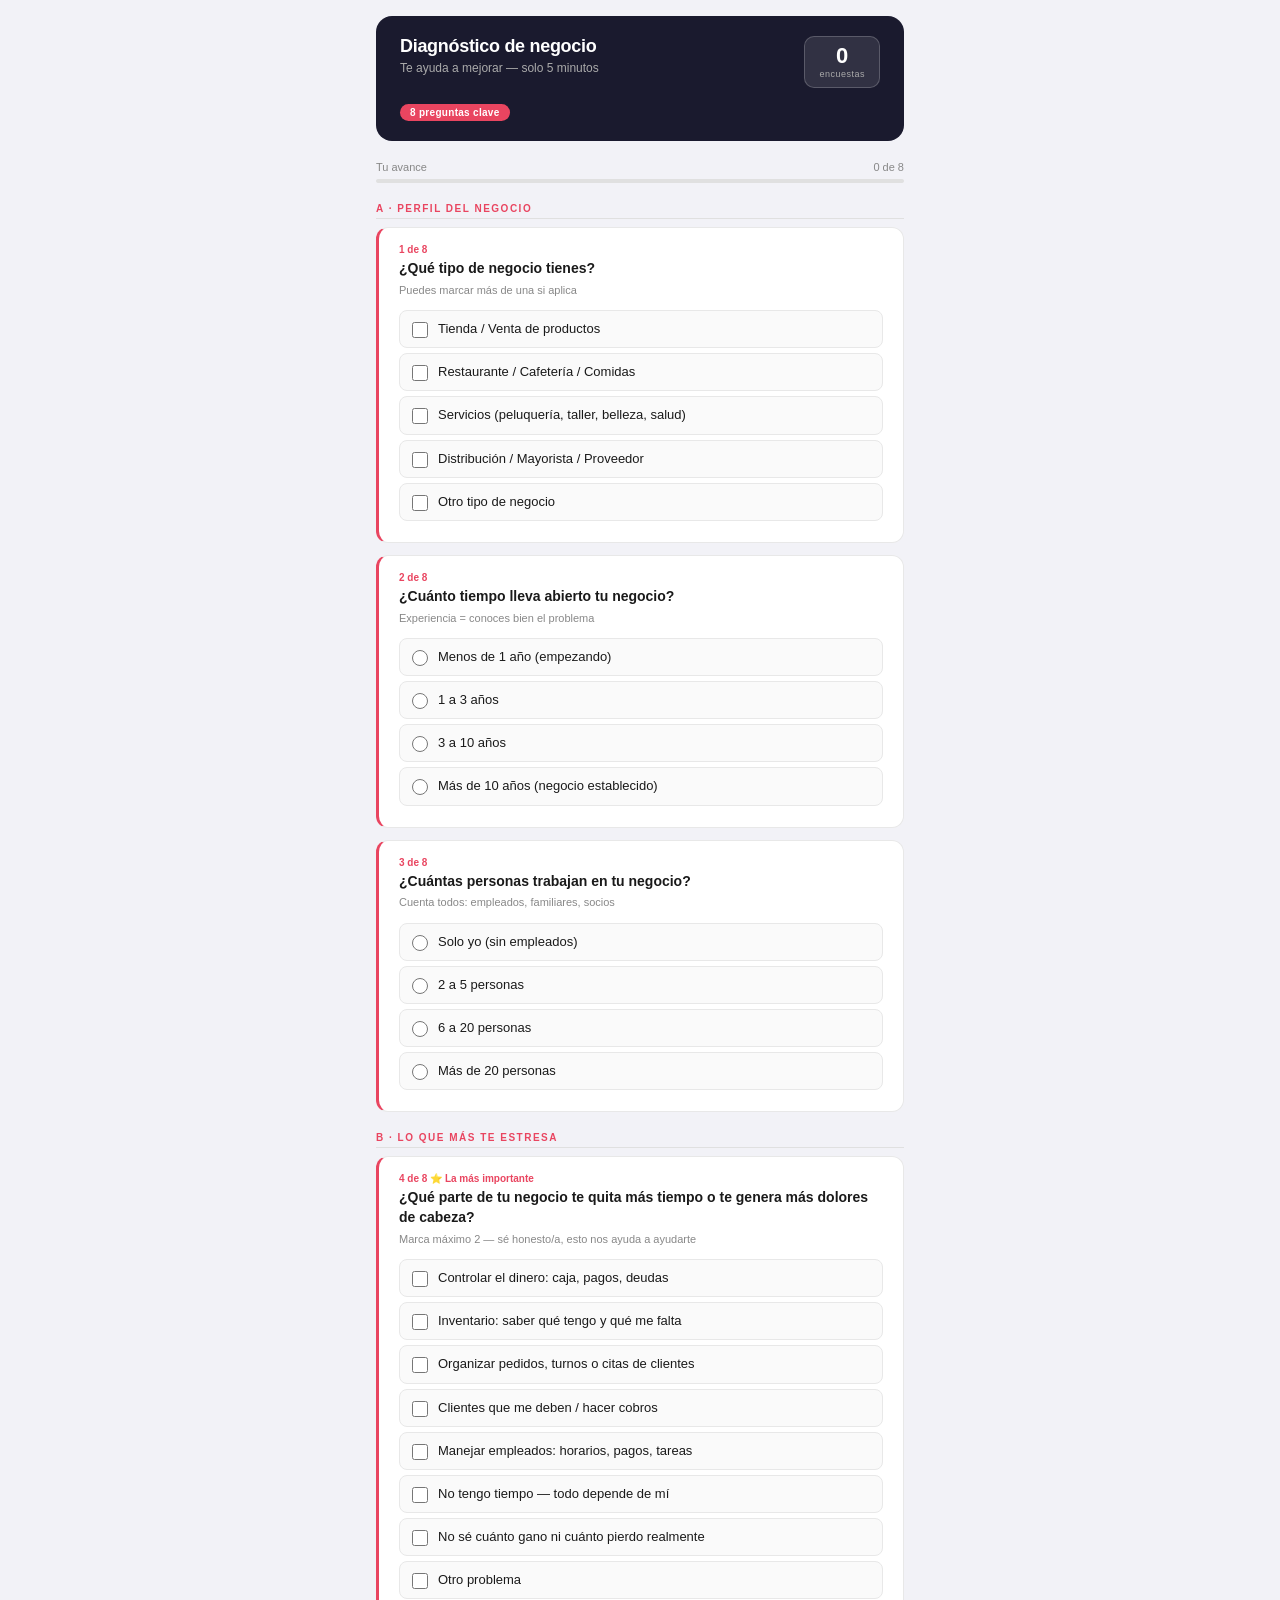
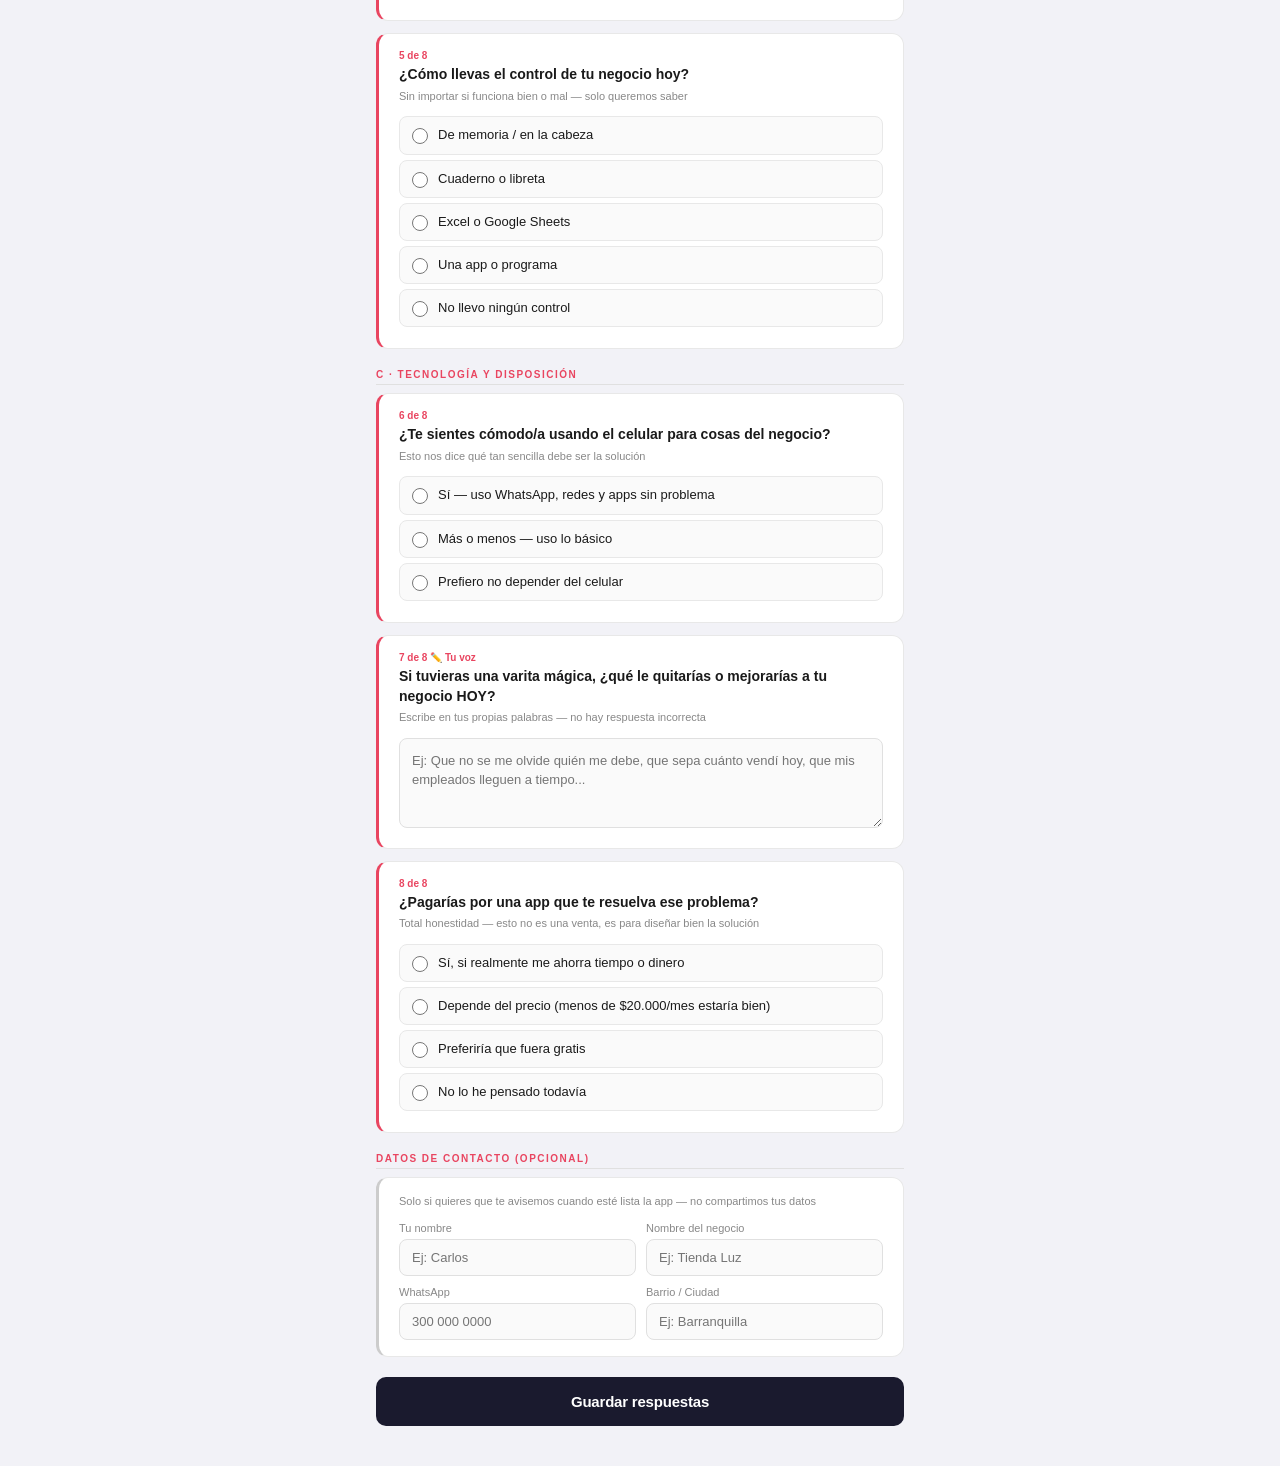
==== index.html @ ebf92177 "docs: Update README to reference `index.html` as the main form file." ====
<!DOCTYPE html>
<html lang="es">
<head>
  <meta charset="UTF-8">
  <meta name="viewport" content="width=device-width, initial-scale=1.0">
  <title>Diagnóstico de Negocio</title>
  <link rel="stylesheet" href="assets/style.css">
</head>
<body>
<div class="wrap">

  <!-- HEADER -->
  <div class="header">
    <div class="header-top">
      <div>
        <h1>Diagnóstico de negocio</h1>
        <p>Te ayuda a mejorar — solo 5 minutos</p>
      </div>
      <button class="btn-historial" onclick="toggleHistorial()" id="btnHistorial">
        <span id="contadorBadge">0</span>
        <span class="historial-label">encuestas</span>
      </button>
    </div>
    <span class="badge">8 preguntas clave</span>
  </div>

  <!-- PANEL HISTORIAL -->
  <div class="historial-panel" id="historialPanel" style="display:none">
    <div class="historial-header">
      <span id="historialTitulo">Encuestas registradas</span>
      <button class="historial-close" onclick="toggleHistorial()">✕</button>
    </div>
    <div id="historialLista"></div>
  </div>

  <!-- ALERTA OFFLINE -->
  <div class="offline-badge" id="offlineBadge">
    Sin conexión — tus respuestas se guardarán cuando vuelva el internet
  </div>

  <!-- PROGRESO -->
  <div class="progress-wrap">
    <div class="progress-label">
      <span>Tu avance</span>
      <span id="progressText">0 de 8</span>
    </div>
    <div class="progress-bar">
      <div class="progress-fill" id="pbar" style="width:0%"></div>
    </div>
  </div>

  <!-- ══ SECCIÓN A: PERFIL ══ -->
  <div class="section-label">A · Perfil del negocio</div>

  <!-- P1: Tipo de negocio -->
  <div class="card" id="c1">
    <div class="q-num">1 de 8</div>
    <div class="q-text">¿Qué tipo de negocio tienes?</div>
    <div class="q-hint">Puedes marcar más de una si aplica</div>
    <label class="opt"><input type="checkbox" name="tipo" value="Tienda / Venta de productos" onchange="updateProgress()"><span>Tienda / Venta de productos</span></label>
    <label class="opt"><input type="checkbox" name="tipo" value="Restaurante / Cafetería / Comidas" onchange="updateProgress()"><span>Restaurante / Cafetería / Comidas</span></label>
    <label class="opt"><input type="checkbox" name="tipo" value="Servicios (peluquería, taller, belleza, salud)" onchange="updateProgress()"><span>Servicios (peluquería, taller, belleza, salud)</span></label>
    <label class="opt"><input type="checkbox" name="tipo" value="Distribución / Mayorista / Proveedor" onchange="updateProgress()"><span>Distribución / Mayorista / Proveedor</span></label>
    <label class="opt"><input type="checkbox" name="tipo" value="Otro tipo de negocio" onchange="updateProgress()"><span>Otro tipo de negocio</span></label>
  </div>

  <!-- P2: Años en el negocio -->
  <div class="card" id="c2">
    <div class="q-num">2 de 8</div>
    <div class="q-text">¿Cuánto tiempo lleva abierto tu negocio?</div>
    <div class="q-hint">Experiencia = conoces bien el problema</div>
    <label class="opt"><input type="radio" name="anos" value="Menos de 1 año" onchange="updateProgress()"><span>Menos de 1 año (empezando)</span></label>
    <label class="opt"><input type="radio" name="anos" value="1 a 3 años" onchange="updateProgress()"><span>1 a 3 años</span></label>
    <label class="opt"><input type="radio" name="anos" value="3 a 10 años" onchange="updateProgress()"><span>3 a 10 años</span></label>
    <label class="opt"><input type="radio" name="anos" value="Más de 10 años" onchange="updateProgress()"><span>Más de 10 años (negocio establecido)</span></label>
  </div>

  <!-- P3: Tamaño equipo -->
  <div class="card" id="c3">
    <div class="q-num">3 de 8</div>
    <div class="q-text">¿Cuántas personas trabajan en tu negocio?</div>
    <div class="q-hint">Cuenta todos: empleados, familiares, socios</div>
    <label class="opt"><input type="radio" name="tamano" value="Solo yo" onchange="updateProgress()"><span>Solo yo (sin empleados)</span></label>
    <label class="opt"><input type="radio" name="tamano" value="2 a 5 personas" onchange="updateProgress()"><span>2 a 5 personas</span></label>
    <label class="opt"><input type="radio" name="tamano" value="6 a 20 personas" onchange="updateProgress()"><span>6 a 20 personas</span></label>
    <label class="opt"><input type="radio" name="tamano" value="Más de 20 personas" onchange="updateProgress()"><span>Más de 20 personas</span></label>
  </div>

  <!-- ══ SECCIÓN B: EL PROBLEMA ══ -->
  <div class="section-label">B · Lo que más te estresa</div>

  <!-- P4: Dolor principal ⭐ -->
  <div class="card" id="c4">
    <div class="q-num">4 de 8 ⭐ La más importante</div>
    <div class="q-text">¿Qué parte de tu negocio te quita más tiempo o te genera más dolores de cabeza?</div>
    <div class="q-hint">Marca máximo 2 — sé honesto/a, esto nos ayuda a ayudarte</div>
    <label class="opt"><input type="checkbox" name="dolor" value="Controlar el dinero: caja, pagos, deudas" onchange="limitCheck(this,'dolor',2);updateProgress()"><span>Controlar el dinero: caja, pagos, deudas</span></label>
    <label class="opt"><input type="checkbox" name="dolor" value="Inventario: saber qué tengo y qué me falta" onchange="limitCheck(this,'dolor',2);updateProgress()"><span>Inventario: saber qué tengo y qué me falta</span></label>
    <label class="opt"><input type="checkbox" name="dolor" value="Organizar pedidos, turnos o citas de clientes" onchange="limitCheck(this,'dolor',2);updateProgress()"><span>Organizar pedidos, turnos o citas de clientes</span></label>
    <label class="opt"><input type="checkbox" name="dolor" value="Clientes que me deben / hacer cobros" onchange="limitCheck(this,'dolor',2);updateProgress()"><span>Clientes que me deben / hacer cobros</span></label>
    <label class="opt"><input type="checkbox" name="dolor" value="Manejar empleados: horarios, pagos, tareas" onchange="limitCheck(this,'dolor',2);updateProgress()"><span>Manejar empleados: horarios, pagos, tareas</span></label>
    <label class="opt"><input type="checkbox" name="dolor" value="No tengo tiempo — todo depende de mí" onchange="limitCheck(this,'dolor',2);updateProgress()"><span>No tengo tiempo — todo depende de mí</span></label>
    <label class="opt"><input type="checkbox" name="dolor" value="No sé cuánto gano ni cuánto pierdo realmente" onchange="limitCheck(this,'dolor',2);updateProgress()"><span>No sé cuánto gano ni cuánto pierdo realmente</span></label>
    <label class="opt"><input type="checkbox" name="dolor" value="Otro problema" onchange="limitCheck(this,'dolor',2);updateProgress()"><span>Otro problema</span></label>
  </div>

  <!-- P5: Control actual -->
  <div class="card" id="c5">
    <div class="q-num">5 de 8</div>
    <div class="q-text">¿Cómo llevas el control de tu negocio hoy?</div>
    <div class="q-hint">Sin importar si funciona bien o mal — solo queremos saber</div>
    <label class="opt"><input type="radio" name="control" value="De memoria / en la cabeza" onchange="updateProgress()"><span>De memoria / en la cabeza</span></label>
    <label class="opt"><input type="radio" name="control" value="Cuaderno o libreta" onchange="updateProgress()"><span>Cuaderno o libreta</span></label>
    <label class="opt"><input type="radio" name="control" value="Excel o Google Sheets" onchange="updateProgress()"><span>Excel o Google Sheets</span></label>
    <label class="opt"><input type="radio" name="control" value="Una app o programa (¿cuál?)" onchange="updateProgress()"><span>Una app o programa</span></label>
    <label class="opt"><input type="radio" name="control" value="No llevo ningún control" onchange="updateProgress()"><span>No llevo ningún control</span></label>
  </div>

  <!-- ══ SECCIÓN C: TECNOLOGÍA ══ -->
  <div class="section-label">C · Tecnología y disposición</div>

  <!-- P6: Comodidad con tecnología -->
  <div class="card" id="c6">
    <div class="q-num">6 de 8</div>
    <div class="q-text">¿Te sientes cómodo/a usando el celular para cosas del negocio?</div>
    <div class="q-hint">Esto nos dice qué tan sencilla debe ser la solución</div>
    <label class="opt"><input type="radio" name="tech" value="Sí — uso WhatsApp, redes y apps sin problema" onchange="updateProgress()"><span>Sí — uso WhatsApp, redes y apps sin problema</span></label>
    <label class="opt"><input type="radio" name="tech" value="Más o menos — uso lo básico" onchange="updateProgress()"><span>Más o menos — uso lo básico</span></label>
    <label class="opt"><input type="radio" name="tech" value="Prefiero no depender del celular" onchange="updateProgress()"><span>Prefiero no depender del celular</span></label>
  </div>

  <!-- P7: Varita mágica ✏️ -->
  <div class="card" id="c7">
    <div class="q-num">7 de 8 ✏️ Tu voz</div>
    <div class="q-text">Si tuvieras una varita mágica, ¿qué le quitarías o mejorarías a tu negocio HOY?</div>
    <div class="q-hint">Escribe en tus propias palabras — no hay respuesta incorrecta</div>
    <textarea id="varita" placeholder="Ej: Que no se me olvide quién me debe, que sepa cuánto vendí hoy, que mis empleados lleguen a tiempo..." onkeyup="updateProgress()"></textarea>
  </div>

  <!-- P8: Disposición de pago -->
  <div class="card" id="c8">
    <div class="q-num">8 de 8</div>
    <div class="q-text">¿Pagarías por una app que te resuelva ese problema?</div>
    <div class="q-hint">Total honestidad — esto no es una venta, es para diseñar bien la solución</div>
    <label class="opt"><input type="radio" name="pago" value="Sí, si realmente me ahorra tiempo o dinero" onchange="updateProgress()"><span>Sí, si realmente me ahorra tiempo o dinero</span></label>
    <label class="opt"><input type="radio" name="pago" value="Depende del precio (menos de $20.000/mes estaría bien)" onchange="updateProgress()"><span>Depende del precio (menos de $20.000/mes estaría bien)</span></label>
    <label class="opt"><input type="radio" name="pago" value="Preferiría que fuera gratis" onchange="updateProgress()"><span>Preferiría que fuera gratis</span></label>
    <label class="opt"><input type="radio" name="pago" value="No lo he pensado todavía" onchange="updateProgress()"><span>No lo he pensado todavía</span></label>
  </div>

  <!-- ══ CONTACTO (opcional) ══ -->
  <div class="section-label">Datos de contacto (opcional)</div>
  <div class="card" style="border-left-color: #ccc;">
    <div class="q-hint" style="margin-bottom: 12px;">Solo si quieres que te avisemos cuando esté lista la app — no compartimos tus datos</div>
    <div class="contact-grid">
      <div class="field-group">
        <label>Tu nombre</label>
        <input type="text" id="f_nombre" placeholder="Ej: Carlos">
      </div>
      <div class="field-group">
        <label>Nombre del negocio</label>
        <input type="text" id="f_negocio" placeholder="Ej: Tienda Luz">
      </div>
      <div class="field-group">
        <label>WhatsApp</label>
        <input type="tel" id="f_cel" placeholder="300 000 0000">
      </div>
      <div class="field-group">
        <label>Barrio / Ciudad</label>
        <input type="text" id="f_ciudad" placeholder="Ej: Barranquilla">
      </div>
    </div>
  </div>

  <!-- BOTÓN -->
  <button class="btn-save" id="btnGuardar" onclick="guardar()">
    Guardar respuestas
  </button>

  <!-- MENSAJES DE ESTADO -->
  <div class="status-msg ok" id="msgOk">
    ✅ <strong>Respuestas guardadas.</strong> ¡Gracias por tu tiempo! Con esto podemos diseñar algo que realmente te ayude.
  </div>
  <div class="status-msg pending" id="msgPending">
    ⏳ <strong>Sin conexión.</strong> Tus respuestas están guardadas en este teléfono. Se enviarán automáticamente cuando vuelva el internet.
  </div>
  <div class="status-msg error" id="msgError">
    ⚠️ <strong>Algo salió mal.</strong> Revisa la conexión e intenta de nuevo. Tus respuestas no se perdieron.
  </div>

  <!-- RESUMEN -->
  <div class="summary" id="summary">
    <h3>Resumen de respuestas</h3>
    <div id="summary-content"></div>
    <button class="btn-nueva" onclick="nuevaEncuesta()">+ Nueva encuesta</button>
  </div>

</div><!-- /wrap -->

<script src="assets/app.js"></script>
</body>
</html>
---- assets/style.css ----
/* ── Reset y base ── */
* { box-sizing: border-box; margin: 0; padding: 0; }
body {
  font-family: -apple-system, BlinkMacSystemFont, 'Segoe UI', Roboto, sans-serif;
  background: #f2f2f7;
  color: #1a1a1a;
  min-height: 100vh;
}

/* ── Layout ── */
.wrap {
  max-width: 560px;
  margin: 0 auto;
  padding: 0 16px 40px;
}

/* ── Header ── */
.header {
  background: #1A1A2E;
  color: white;
  border-radius: 16px;
  padding: 20px 24px;
  margin: 16px 0 20px;
}
.header h1 { font-size: 18px; font-weight: 600; letter-spacing: -0.3px; }
.header p  { font-size: 12px; color: #aaa; margin-top: 4px; }
.badge {
  display: inline-block;
  background: #E94560;
  color: white;
  font-size: 10px;
  font-weight: 600;
  padding: 3px 10px;
  border-radius: 20px;
  margin-top: 8px;
  letter-spacing: 0.3px;
}

/* ── Header top row ── */
.header-top {
  display: flex;
  justify-content: space-between;
  align-items: flex-start;
  gap: 12px;
  margin-bottom: 8px;
}

/* ── Botón contador de encuestas ── */
.btn-historial {
  display: flex;
  flex-direction: column;
  align-items: center;
  background: rgba(255,255,255,0.1);
  border: 1px solid rgba(255,255,255,0.2);
  border-radius: 10px;
  padding: 8px 14px;
  cursor: pointer;
  flex-shrink: 0;
  transition: background 0.2s;
}
.btn-historial:hover { background: rgba(255,255,255,0.18); }
#contadorBadge {
  font-size: 22px;
  font-weight: 700;
  color: #fff;
  line-height: 1;
}
.historial-label {
  font-size: 9px;
  color: #aaa;
  letter-spacing: 0.5px;
  margin-top: 2px;
}

/* ── Panel de historial ── */
.historial-panel {
  background: #fff;
  border: 1px solid #e8e8e8;
  border-radius: 12px;
  margin-bottom: 16px;
  overflow: hidden;
}
.historial-header {
  display: flex;
  justify-content: space-between;
  align-items: center;
  padding: 12px 16px;
  background: #1A1A2E;
  color: white;
  font-size: 13px;
  font-weight: 600;
}
.historial-close {
  background: none;
  border: none;
  color: #aaa;
  font-size: 14px;
  cursor: pointer;
  padding: 0 4px;
}
.historial-close:hover { color: #fff; }

/* ── Tarjeta de encuesta en historial ── */
.hist-item {
  padding: 12px 16px;
  border-bottom: 1px solid #f0f0f0;
  font-size: 12px;
}
.hist-item:last-child { border-bottom: none; }
.hist-item-header {
  display: flex;
  justify-content: space-between;
  align-items: center;
  margin-bottom: 6px;
}
.hist-num {
  font-weight: 700;
  color: #1A1A2E;
  font-size: 12px;
}
.hist-hora {
  color: #aaa;
  font-size: 11px;
}
.hist-negocio {
  font-weight: 600;
  color: #E94560;
  margin-bottom: 4px;
}
.hist-dolor {
  color: #555;
  line-height: 1.4;
}
.hist-dolor strong { color: #1a1a1a; }
.hist-empty {
  padding: 20px 16px;
  text-align: center;
  color: #aaa;
  font-size: 13px;
}

/* ── Barra de progreso ── */
.progress-wrap { margin-bottom: 16px; }
.progress-label {
  font-size: 11px;
  color: #888;
  margin-bottom: 6px;
  display: flex;
  justify-content: space-between;
}
.progress-bar {
  height: 4px;
  background: #e0e0e0;
  border-radius: 4px;
}
.progress-fill {
  height: 100%;
  background: #E94560;
  border-radius: 4px;
  transition: width 0.4s ease;
}

/* ── Etiqueta de sección ── */
.section-label {
  font-size: 10px;
  font-weight: 600;
  color: #E94560;
  letter-spacing: 1.5px;
  text-transform: uppercase;
  margin: 20px 0 8px;
  padding-bottom: 4px;
  border-bottom: 1px solid #e0e0e0;
}

/* ── Tarjeta de pregunta ── */
.card {
  background: #fff;
  border: 1px solid #e8e8e8;
  border-radius: 12px;
  padding: 16px 20px;
  margin-bottom: 12px;
  border-left: 3px solid #E94560;
  transition: border-left-color 0.2s;
}
.card.answered { border-left-color: #1D9E75; }

.q-num  { font-size: 10px; color: #E94560; font-weight: 600; margin-bottom: 4px; }
.card.answered .q-num { color: #1D9E75; }
.q-text { font-size: 14px; font-weight: 600; color: #1a1a1a; margin-bottom: 4px; line-height: 1.4; }
.q-hint { font-size: 11px; color: #888; margin-bottom: 12px; line-height: 1.4; }

/* ── Opciones ── */
.opt {
  display: flex;
  align-items: flex-start;
  gap: 10px;
  padding: 9px 12px;
  border-radius: 8px;
  cursor: pointer;
  margin-bottom: 5px;
  border: 1px solid #e8e8e8;
  background: #fafafa;
  transition: border-color 0.15s, background 0.15s;
  -webkit-tap-highlight-color: transparent;
}
.opt:hover    { border-color: #ccc; background: #f5f5f5; }
.opt.selected { border-color: #1D9E75; background: #eaf6ee; }
.opt input[type=checkbox],
.opt input[type=radio] {
  margin-top: 2px;
  accent-color: #1D9E75;
  flex-shrink: 0;
  width: 16px;
  height: 16px;
}
.opt span { font-size: 13px; color: #1a1a1a; line-height: 1.4; }
.opt.selected span { color: #1D5C35; }

/* ── Textarea ── */
textarea {
  width: 100%;
  border: 1px solid #e0e0e0;
  border-radius: 8px;
  padding: 12px;
  font-size: 13px;
  font-family: inherit;
  resize: vertical;
  min-height: 90px;
  background: #fafafa;
  color: #1a1a1a;
  outline: none;
  line-height: 1.5;
}
textarea:focus { border-color: #E94560; background: #fff; }

/* ── Grilla de contacto ── */
.contact-grid { display: grid; grid-template-columns: 1fr 1fr; gap: 10px; }
.field-group { display: flex; flex-direction: column; gap: 5px; }
.field-group label { font-size: 11px; color: #888; font-weight: 500; }
.field-group input {
  border: 1px solid #e0e0e0;
  border-radius: 8px;
  padding: 10px 12px;
  font-size: 13px;
  font-family: inherit;
  background: #fafafa;
  color: #1a1a1a;
  outline: none;
}
.field-group input:focus { border-color: #E94560; background: #fff; }

/* ── Botón ── */
.btn-save {
  display: block;
  width: 100%;
  background: #1A1A2E;
  color: white;
  border: none;
  border-radius: 10px;
  padding: 16px;
  font-size: 15px;
  font-weight: 600;
  cursor: pointer;
  margin-top: 20px;
  transition: background 0.2s;
  letter-spacing: -0.2px;
}
.btn-save:hover   { background: #E94560; }
.btn-save:active  { background: #c73650; }
.btn-save:disabled {
  background: #aaa;
  cursor: not-allowed;
}

/* ── Estado de envío ── */
.status-msg {
  display: none;
  border-radius: 10px;
  padding: 14px 18px;
  margin-top: 14px;
  font-size: 13px;
  line-height: 1.5;
}
.status-msg.ok      { background: #eaf6ee; color: #1D5C35; border: 1px solid #b2dfcc; }
.status-msg.error   { background: #fdecea; color: #8b0000; border: 1px solid #f5c6c6; }
.status-msg.pending { background: #fff8e1; color: #7a5800; border: 1px solid #ffe082; }

/* ── Resumen ── */
.summary {
  display: none;
  background: #fff;
  border: 1px solid #e8e8e8;
  border-radius: 12px;
  padding: 20px;
  margin-top: 16px;
}
.summary h3 { font-size: 14px; font-weight: 600; color: #1D9E75; margin-bottom: 12px; }
.summary-item {
  font-size: 12px;
  color: #888;
  margin-bottom: 8px;
  padding-bottom: 8px;
  border-bottom: 1px solid #f0f0f0;
  line-height: 1.5;
}
.summary-item:last-child { border-bottom: none; margin-bottom: 0; padding-bottom: 0; }
.summary-item strong { color: #1a1a1a; }

/* ── Offline badge ── */
.offline-badge {
  display: none;
  background: #fff3cd;
  color: #856404;
  border: 1px solid #ffc107;
  border-radius: 8px;
  padding: 8px 12px;
  font-size: 11px;
  margin-bottom: 12px;
  text-align: center;
}

/* ── Botón nueva encuesta ── */
.btn-nueva {
  display: block;
  width: 100%;
  background: #1D9E75;
  color: white;
  border: none;
  border-radius: 10px;
  padding: 14px;
  font-size: 14px;
  font-weight: 600;
  cursor: pointer;
  margin-top: 16px;
  transition: background 0.2s;
  letter-spacing: -0.2px;
}
.btn-nueva:hover  { background: #178060; }
.btn-nueva:active { background: #126650; }

@media (max-width: 380px) {
  .contact-grid { grid-template-columns: 1fr; }
}
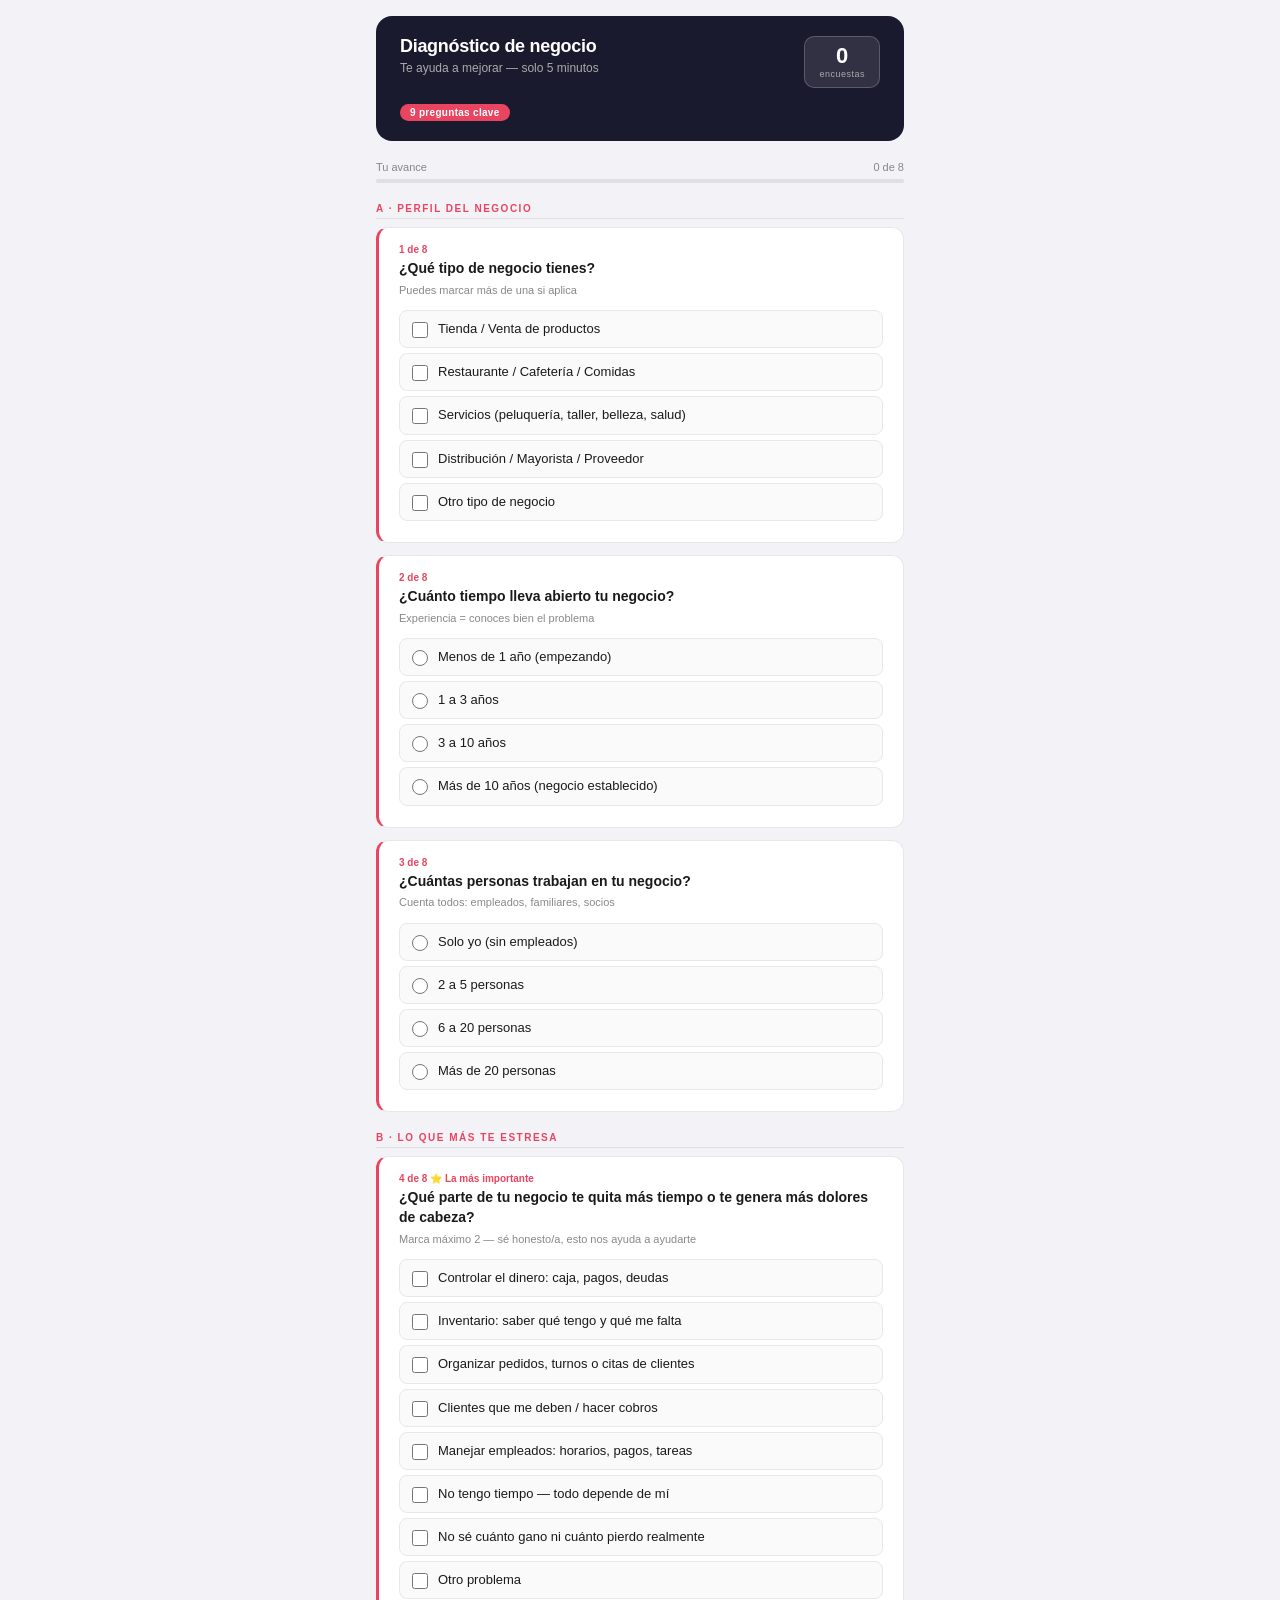
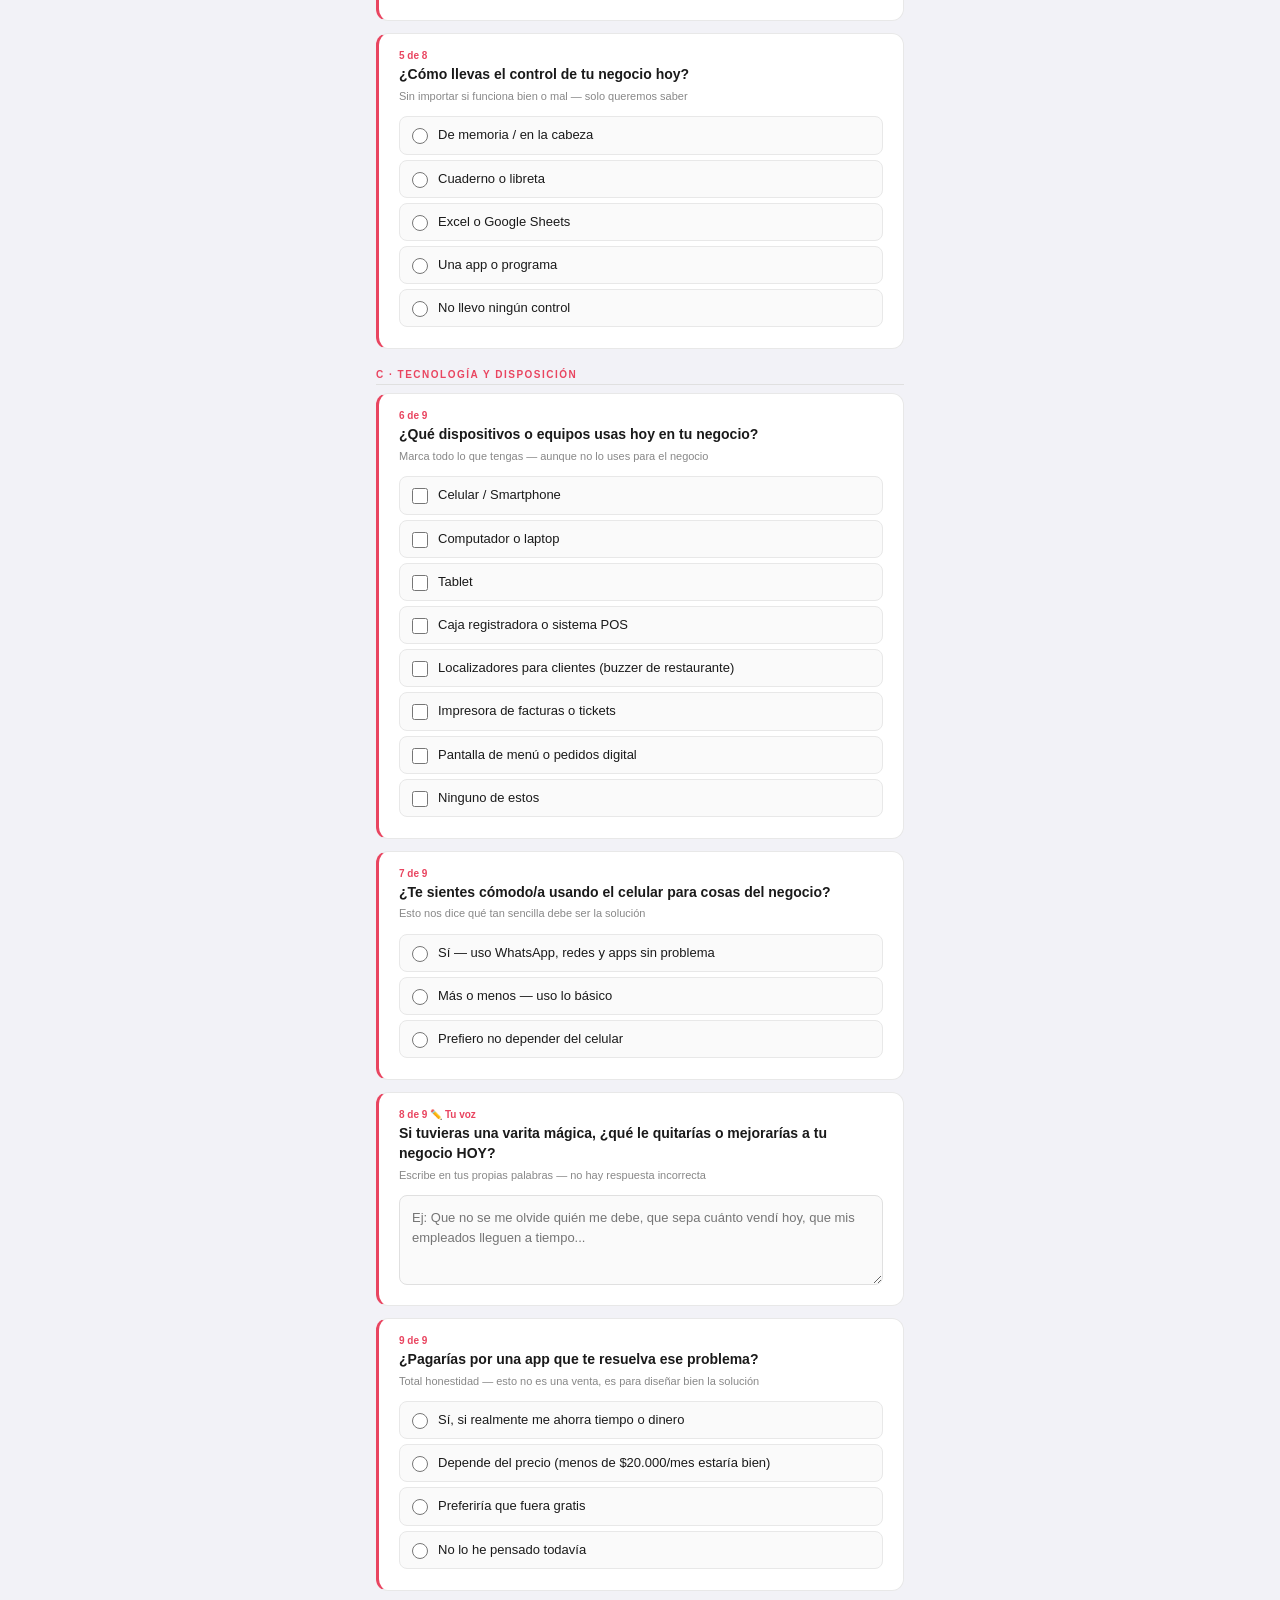
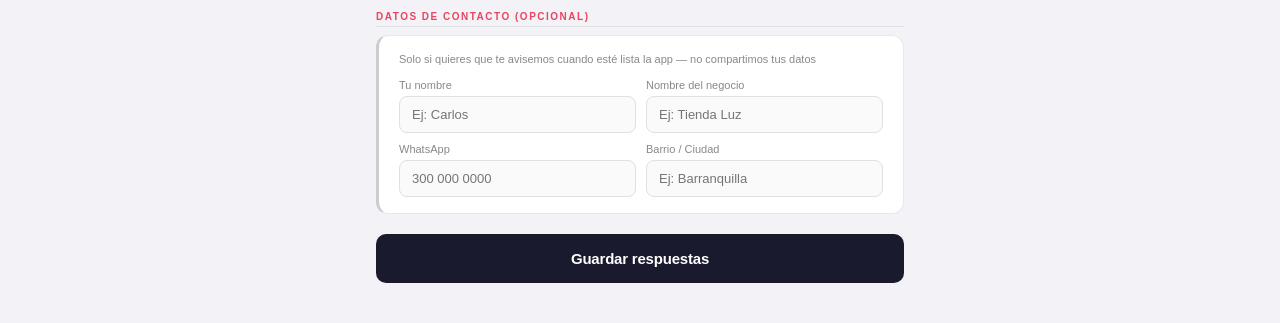
==== commit d52a7ba0: "feat: Implement a business diagnostic survey with client-side logic, offline support, local history," ====
--- a/index.html
+++ b/index.html
@@ -21,7 +21,7 @@
         <span class="historial-label">encuestas</span>
       </button>
     </div>
-    <span class="badge">8 preguntas clave</span>
+    <span class="badge">9 preguntas clave</span>
   </div>
 
   <!-- PANEL HISTORIAL -->
@@ -61,7 +61,8 @@
     <label class="opt"><input type="checkbox" name="tipo" value="Restaurante / Cafetería / Comidas" onchange="updateProgress()"><span>Restaurante / Cafetería / Comidas</span></label>
     <label class="opt"><input type="checkbox" name="tipo" value="Servicios (peluquería, taller, belleza, salud)" onchange="updateProgress()"><span>Servicios (peluquería, taller, belleza, salud)</span></label>
     <label class="opt"><input type="checkbox" name="tipo" value="Distribución / Mayorista / Proveedor" onchange="updateProgress()"><span>Distribución / Mayorista / Proveedor</span></label>
-    <label class="opt"><input type="checkbox" name="tipo" value="Otro tipo de negocio" onchange="updateProgress()"><span>Otro tipo de negocio</span></label>
+    <label class="opt"><input type="checkbox" name="tipo" value="Otro tipo de negocio" onchange="toggleOtro('otroTipo', this);updateProgress()"><span>Otro tipo de negocio</span></label>
+    <input class="otro-input" type="text" id="otroTipo" placeholder="¿Cuál tipo de negocio?" oninput="updateProgress()">
   </div>
 
   <!-- P2: Años en el negocio -->
@@ -101,7 +102,8 @@
     <label class="opt"><input type="checkbox" name="dolor" value="Manejar empleados: horarios, pagos, tareas" onchange="limitCheck(this,'dolor',2);updateProgress()"><span>Manejar empleados: horarios, pagos, tareas</span></label>
     <label class="opt"><input type="checkbox" name="dolor" value="No tengo tiempo — todo depende de mí" onchange="limitCheck(this,'dolor',2);updateProgress()"><span>No tengo tiempo — todo depende de mí</span></label>
     <label class="opt"><input type="checkbox" name="dolor" value="No sé cuánto gano ni cuánto pierdo realmente" onchange="limitCheck(this,'dolor',2);updateProgress()"><span>No sé cuánto gano ni cuánto pierdo realmente</span></label>
-    <label class="opt"><input type="checkbox" name="dolor" value="Otro problema" onchange="limitCheck(this,'dolor',2);updateProgress()"><span>Otro problema</span></label>
+    <label class="opt"><input type="checkbox" name="dolor" value="Otro problema" onchange="limitCheck(this,'dolor',2);toggleOtro('otroDolorInput', this);updateProgress()"><span>Otro problema</span></label>
+    <input class="otro-input" type="text" id="otroDolorInput" placeholder="¿Cuál es ese problema?" oninput="updateProgress()">
   </div>
 
   <!-- P5: Control actual -->
@@ -119,9 +121,24 @@
   <!-- ══ SECCIÓN C: TECNOLOGÍA ══ -->
   <div class="section-label">C · Tecnología y disposición</div>
 
-  <!-- P6: Comodidad con tecnología -->
+  <!-- P6: Dispositivos que usa hoy -->
   <div class="card" id="c6">
-    <div class="q-num">6 de 8</div>
+    <div class="q-num">6 de 9</div>
+    <div class="q-text">¿Qué dispositivos o equipos usas hoy en tu negocio?</div>
+    <div class="q-hint">Marca todo lo que tengas — aunque no lo uses para el negocio</div>
+    <label class="opt"><input type="checkbox" name="dispositivos" value="Celular / Smartphone" onchange="updateProgress()"><span>Celular / Smartphone</span></label>
+    <label class="opt"><input type="checkbox" name="dispositivos" value="Computador o laptop" onchange="updateProgress()"><span>Computador o laptop</span></label>
+    <label class="opt"><input type="checkbox" name="dispositivos" value="Tablet" onchange="updateProgress()"><span>Tablet</span></label>
+    <label class="opt"><input type="checkbox" name="dispositivos" value="Caja registradora o sistema POS" onchange="updateProgress()"><span>Caja registradora o sistema POS</span></label>
+    <label class="opt"><input type="checkbox" name="dispositivos" value="Localizadores para clientes (buzzer de restaurante)" onchange="updateProgress()"><span>Localizadores para clientes (buzzer de restaurante)</span></label>
+    <label class="opt"><input type="checkbox" name="dispositivos" value="Impresora de facturas o tickets" onchange="updateProgress()"><span>Impresora de facturas o tickets</span></label>
+    <label class="opt"><input type="checkbox" name="dispositivos" value="Pantalla de menú o pedidos digital" onchange="updateProgress()"><span>Pantalla de menú o pedidos digital</span></label>
+    <label class="opt"><input type="checkbox" name="dispositivos" value="Ninguno de estos" onchange="updateProgress()"><span>Ninguno de estos</span></label>
+  </div>
+
+  <!-- P7: Comodidad con tecnología -->
+  <div class="card" id="c7">
+    <div class="q-num">7 de 9</div>
     <div class="q-text">¿Te sientes cómodo/a usando el celular para cosas del negocio?</div>
     <div class="q-hint">Esto nos dice qué tan sencilla debe ser la solución</div>
     <label class="opt"><input type="radio" name="tech" value="Sí — uso WhatsApp, redes y apps sin problema" onchange="updateProgress()"><span>Sí — uso WhatsApp, redes y apps sin problema</span></label>
@@ -129,17 +146,17 @@
     <label class="opt"><input type="radio" name="tech" value="Prefiero no depender del celular" onchange="updateProgress()"><span>Prefiero no depender del celular</span></label>
   </div>
 
-  <!-- P7: Varita mágica ✏️ -->
-  <div class="card" id="c7">
-    <div class="q-num">7 de 8 ✏️ Tu voz</div>
+  <!-- P8: Varita mágica ✏️ -->
+  <div class="card" id="c8">
+    <div class="q-num">8 de 9 ✏️ Tu voz</div>
     <div class="q-text">Si tuvieras una varita mágica, ¿qué le quitarías o mejorarías a tu negocio HOY?</div>
     <div class="q-hint">Escribe en tus propias palabras — no hay respuesta incorrecta</div>
     <textarea id="varita" placeholder="Ej: Que no se me olvide quién me debe, que sepa cuánto vendí hoy, que mis empleados lleguen a tiempo..." onkeyup="updateProgress()"></textarea>
   </div>
 
-  <!-- P8: Disposición de pago -->
-  <div class="card" id="c8">
-    <div class="q-num">8 de 8</div>
+  <!-- P9: Disposición de pago -->
+  <div class="card" id="c9">
+    <div class="q-num">9 de 9</div>
     <div class="q-text">¿Pagarías por una app que te resuelva ese problema?</div>
     <div class="q-hint">Total honestidad — esto no es una venta, es para diseñar bien la solución</div>
     <label class="opt"><input type="radio" name="pago" value="Sí, si realmente me ahorra tiempo o dinero" onchange="updateProgress()"><span>Sí, si realmente me ahorra tiempo o dinero</span></label>
--- a/assets/style.css
+++ b/assets/style.css
@@ -216,6 +216,23 @@
 .opt span { font-size: 13px; color: #1a1a1a; line-height: 1.4; }
 .opt.selected span { color: #1D5C35; }
 
+/* ── Campo "Otro" desplegable ── */
+.otro-input {
+  display: none;
+  width: 100%;
+  border: 1px solid #E94560;
+  border-radius: 8px;
+  padding: 10px 12px;
+  font-size: 13px;
+  font-family: inherit;
+  background: #fff5f7;
+  color: #1a1a1a;
+  outline: none;
+  margin-top: 6px;
+}
+.otro-input:focus { background: #fff; }
+.otro-input.visible { display: block; }
+
 /* ── Textarea ── */
 textarea {
   width: 100%;
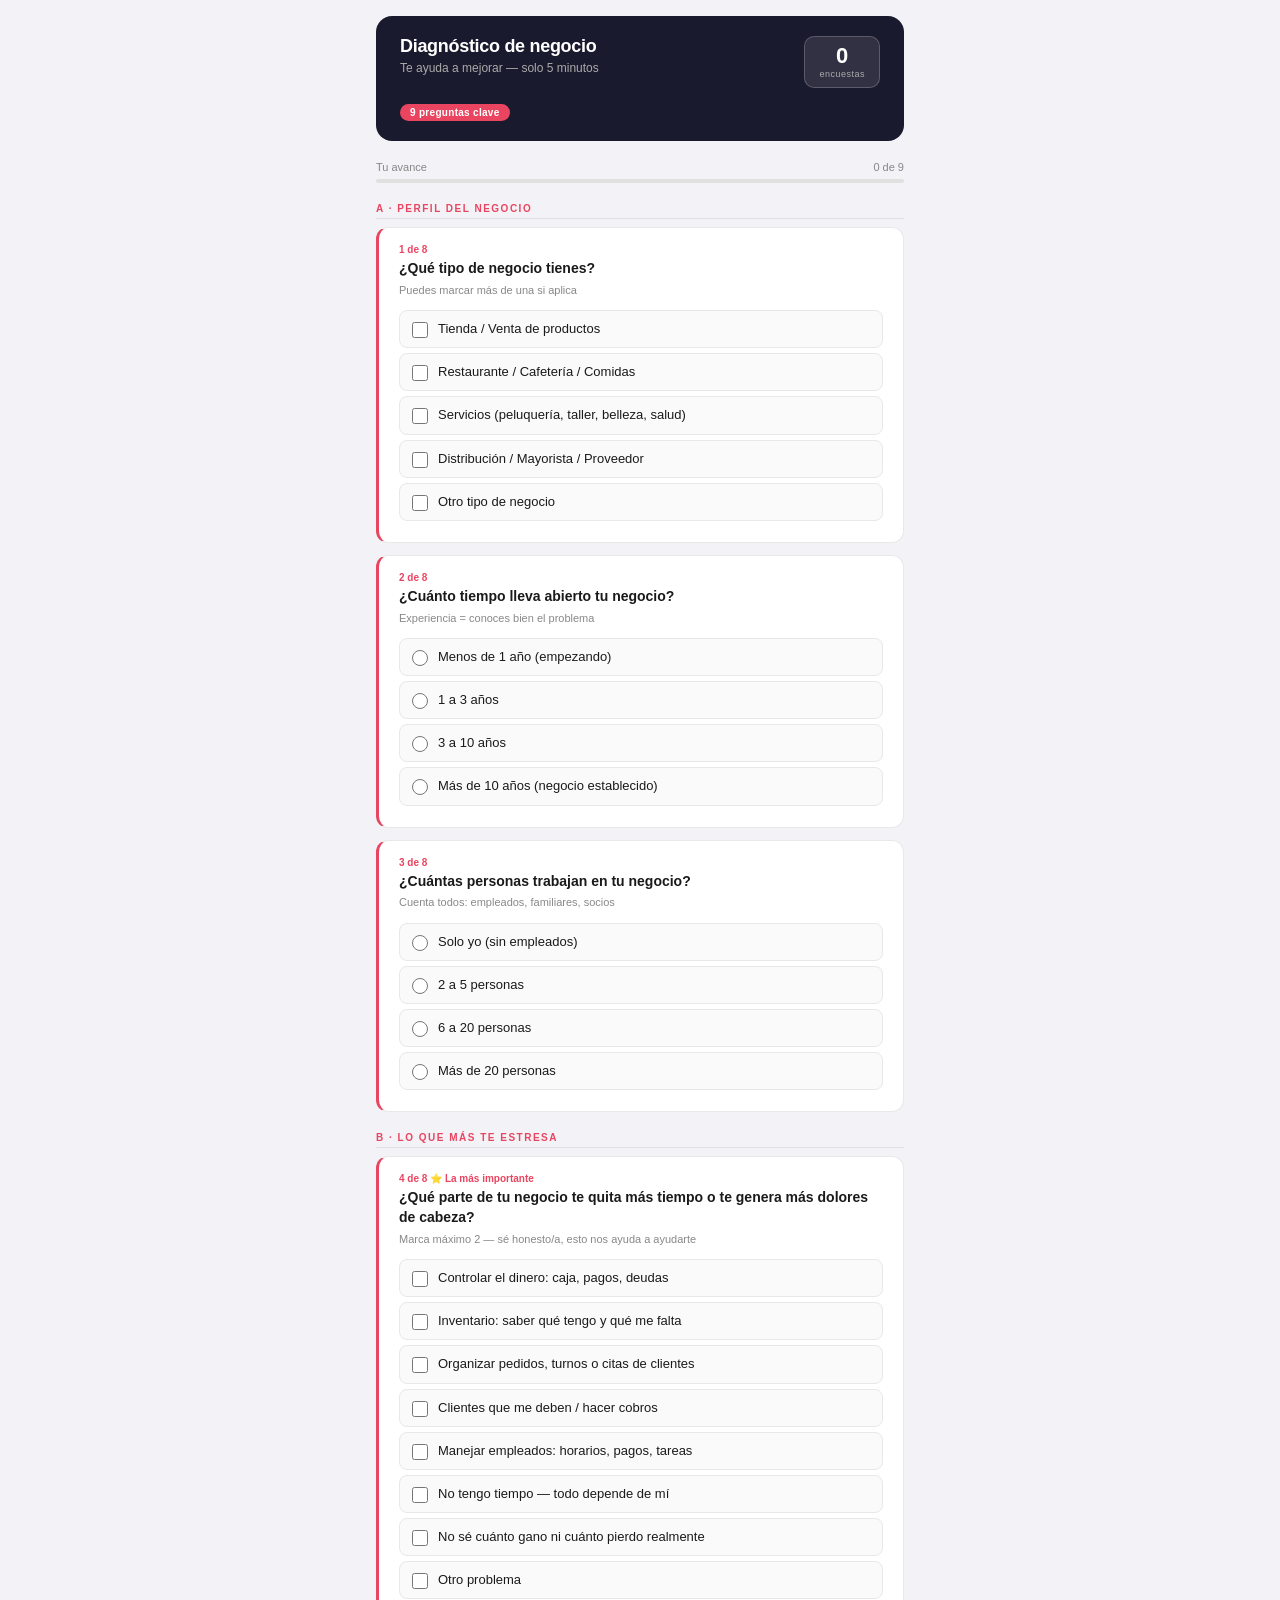
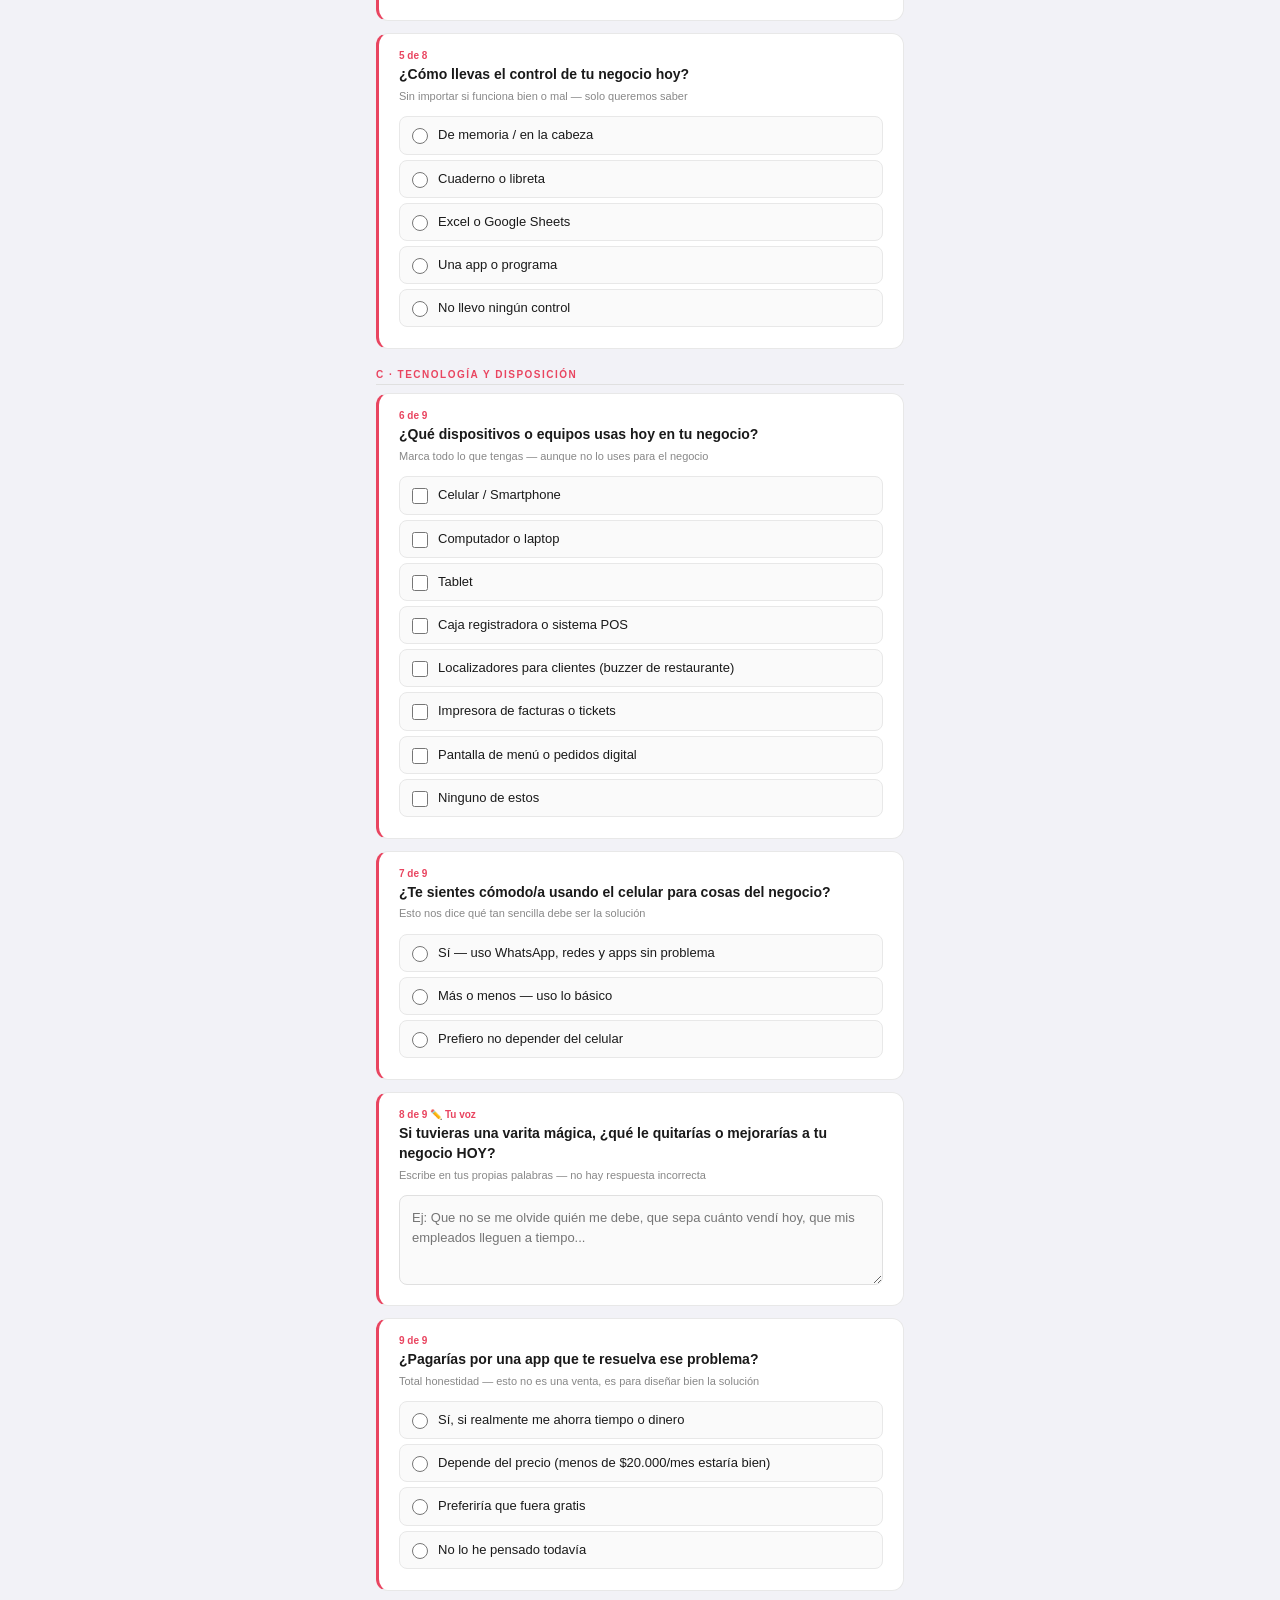
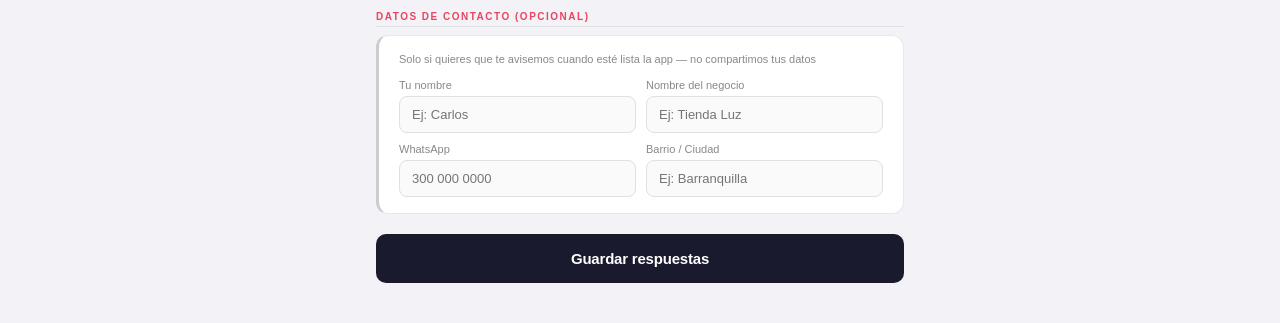
==== commit 4173f682: "feat: Implement offline survey submission with local storage and synchronization, adding `app.js`, `" ====
--- a/index.html
+++ b/index.html
@@ -35,14 +35,19 @@
 
   <!-- ALERTA OFFLINE -->
   <div class="offline-badge" id="offlineBadge">
-    Sin conexión — tus respuestas se guardarán cuando vuelva el internet
-  </div>
+    Sin conexión — tus respuestas se guardan en el celular
+  </div>
+
+  <!-- BOTÓN SINCRONIZAR (aparece solo cuando hay pendientes) -->
+  <button class="btn-sync" id="btnSync" onclick="sincronizarPendientes()" style="display:none">
+    ⬆ Enviar encuestas pendientes
+  </button>
 
   <!-- PROGRESO -->
   <div class="progress-wrap">
     <div class="progress-label">
       <span>Tu avance</span>
-      <span id="progressText">0 de 8</span>
+      <span id="progressText">0 de 9</span>
     </div>
     <div class="progress-bar">
       <div class="progress-fill" id="pbar" style="width:0%"></div>
--- a/assets/style.css
+++ b/assets/style.css
@@ -336,6 +336,24 @@
   text-align: center;
 }
 
+/* ── Botón sincronizar pendientes ── */
+.btn-sync {
+  display: block;
+  width: 100%;
+  background: #7a5800;
+  color: white;
+  border: none;
+  border-radius: 10px;
+  padding: 13px;
+  font-size: 13px;
+  font-weight: 600;
+  cursor: pointer;
+  margin-bottom: 12px;
+  transition: background 0.2s;
+}
+.btn-sync:hover    { background: #5c4200; }
+.btn-sync:disabled { background: #aaa; cursor: not-allowed; }
+
 /* ── Botón nueva encuesta ── */
 .btn-nueva {
   display: block;
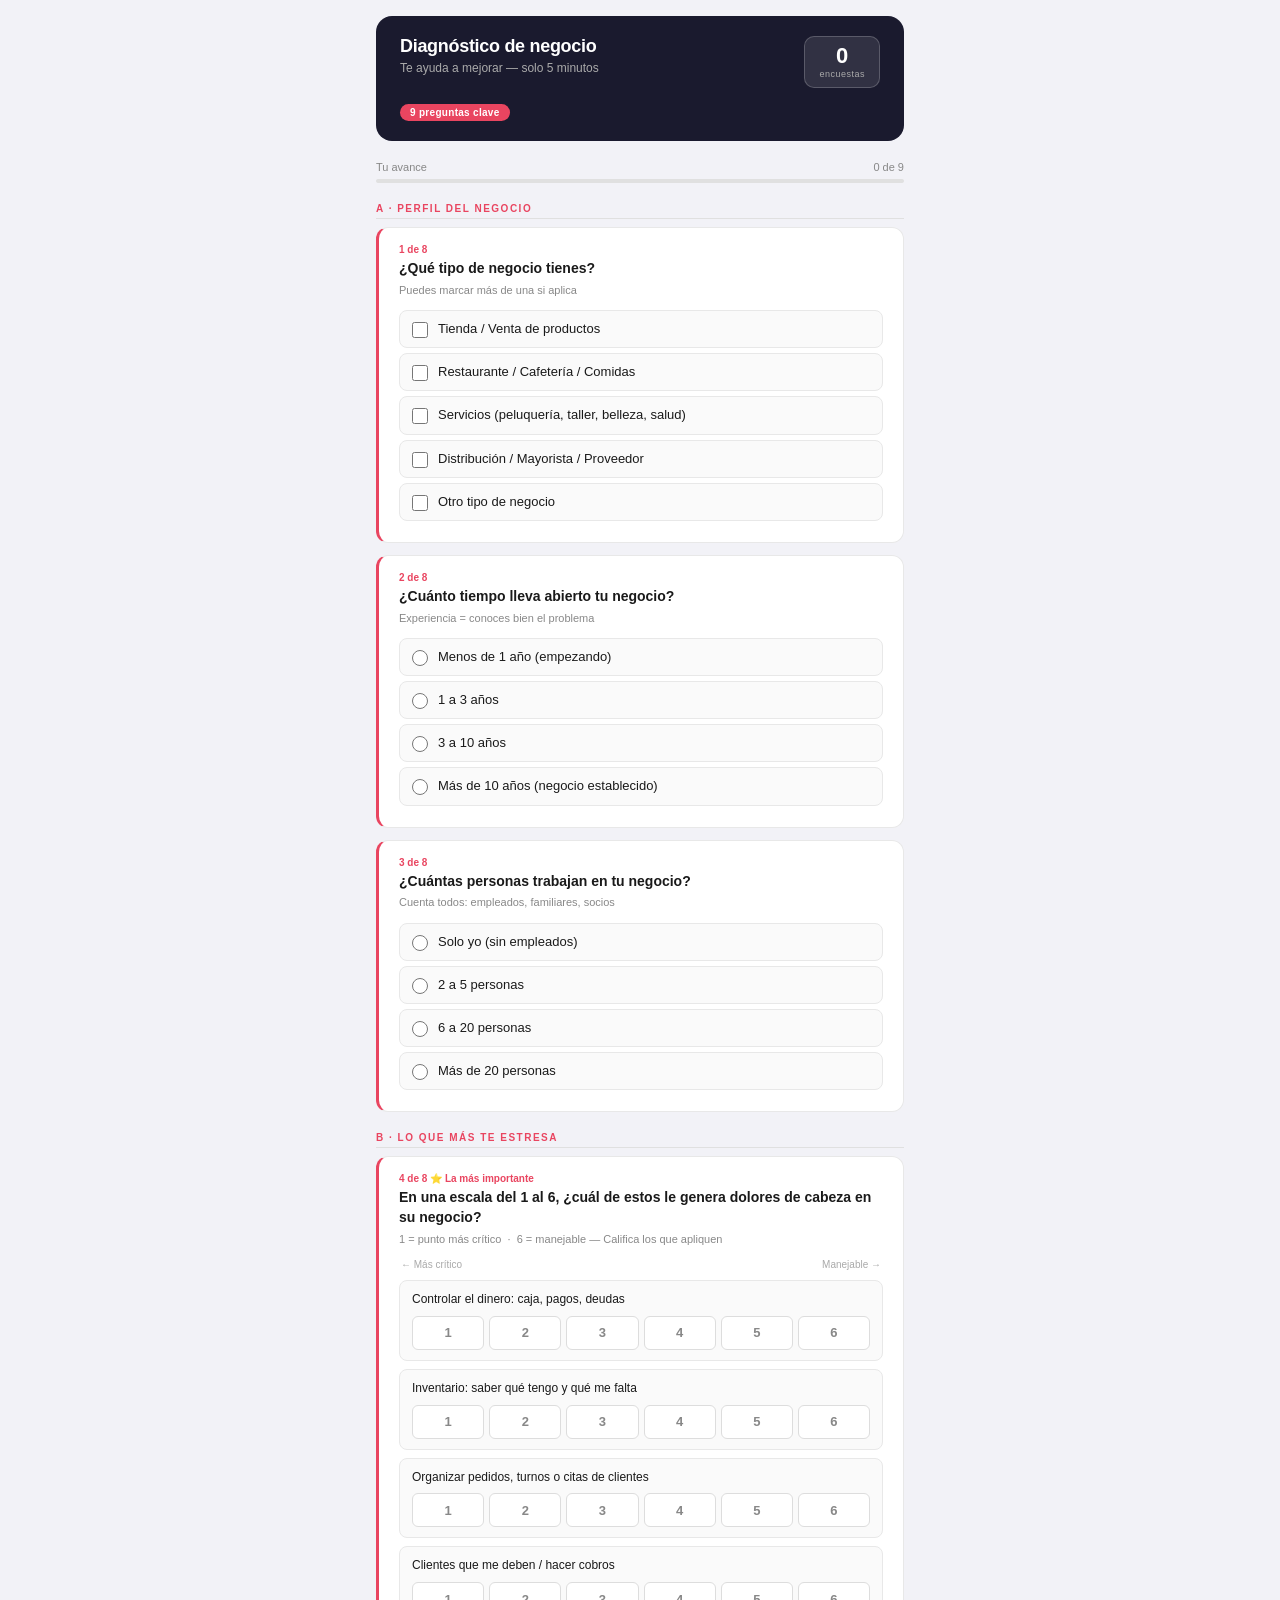
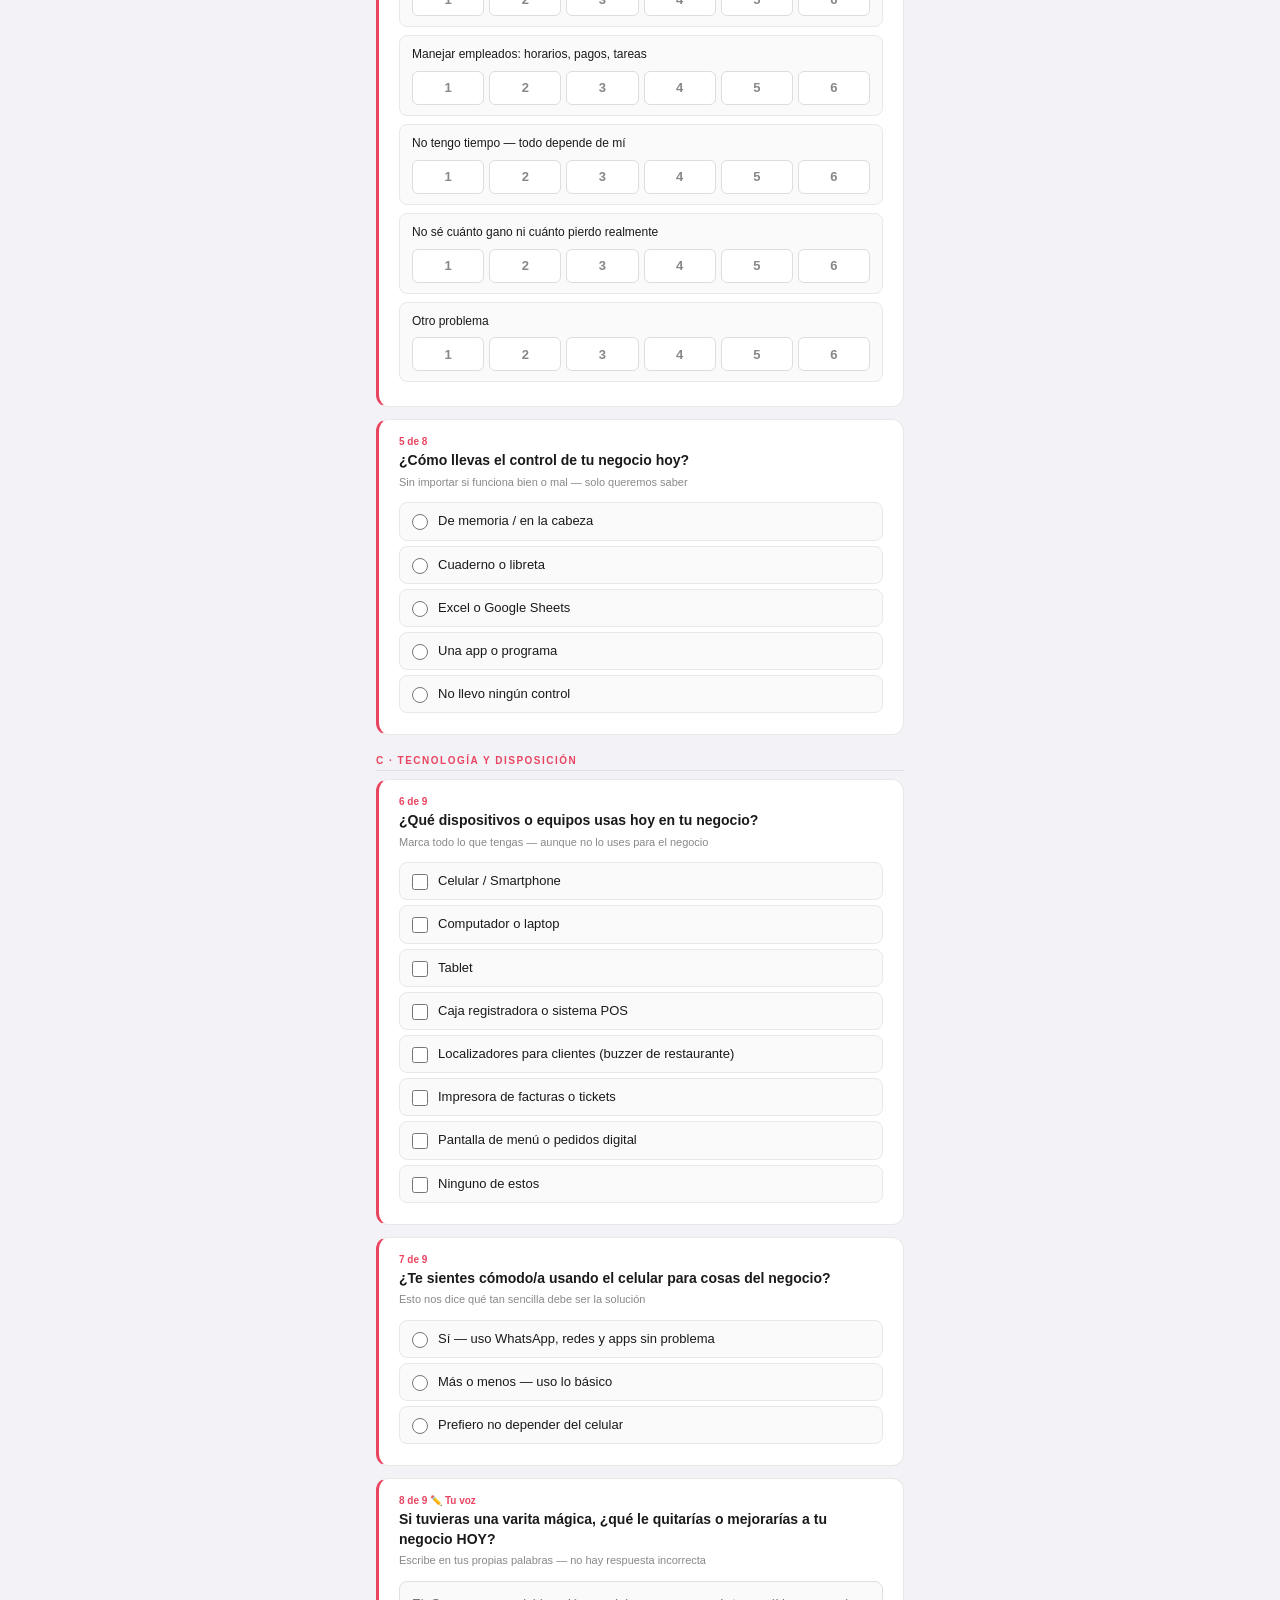
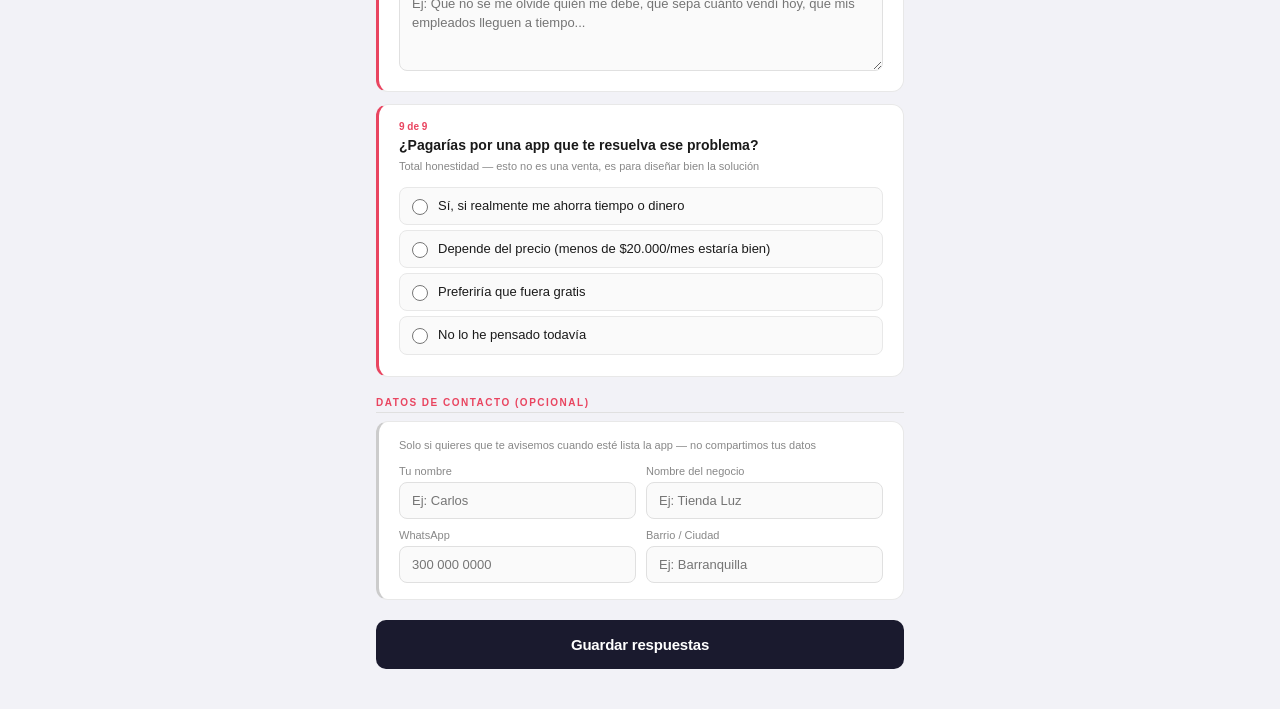
==== commit 2a851e23: "feat: Implement a rating scale input for survey question P4 and add new frontend and backend scripts" ====
--- a/index.html
+++ b/index.html
@@ -98,16 +98,109 @@
   <!-- P4: Dolor principal ⭐ -->
   <div class="card" id="c4">
     <div class="q-num">4 de 8 ⭐ La más importante</div>
-    <div class="q-text">¿Qué parte de tu negocio te quita más tiempo o te genera más dolores de cabeza?</div>
-    <div class="q-hint">Marca máximo 2 — sé honesto/a, esto nos ayuda a ayudarte</div>
-    <label class="opt"><input type="checkbox" name="dolor" value="Controlar el dinero: caja, pagos, deudas" onchange="limitCheck(this,'dolor',2);updateProgress()"><span>Controlar el dinero: caja, pagos, deudas</span></label>
-    <label class="opt"><input type="checkbox" name="dolor" value="Inventario: saber qué tengo y qué me falta" onchange="limitCheck(this,'dolor',2);updateProgress()"><span>Inventario: saber qué tengo y qué me falta</span></label>
-    <label class="opt"><input type="checkbox" name="dolor" value="Organizar pedidos, turnos o citas de clientes" onchange="limitCheck(this,'dolor',2);updateProgress()"><span>Organizar pedidos, turnos o citas de clientes</span></label>
-    <label class="opt"><input type="checkbox" name="dolor" value="Clientes que me deben / hacer cobros" onchange="limitCheck(this,'dolor',2);updateProgress()"><span>Clientes que me deben / hacer cobros</span></label>
-    <label class="opt"><input type="checkbox" name="dolor" value="Manejar empleados: horarios, pagos, tareas" onchange="limitCheck(this,'dolor',2);updateProgress()"><span>Manejar empleados: horarios, pagos, tareas</span></label>
-    <label class="opt"><input type="checkbox" name="dolor" value="No tengo tiempo — todo depende de mí" onchange="limitCheck(this,'dolor',2);updateProgress()"><span>No tengo tiempo — todo depende de mí</span></label>
-    <label class="opt"><input type="checkbox" name="dolor" value="No sé cuánto gano ni cuánto pierdo realmente" onchange="limitCheck(this,'dolor',2);updateProgress()"><span>No sé cuánto gano ni cuánto pierdo realmente</span></label>
-    <label class="opt"><input type="checkbox" name="dolor" value="Otro problema" onchange="limitCheck(this,'dolor',2);toggleOtro('otroDolorInput', this);updateProgress()"><span>Otro problema</span></label>
+    <div class="q-text">En una escala del 1 al 6, ¿cuál de estos le genera dolores de cabeza en su negocio?</div>
+    <div class="q-hint">1 = punto más crítico &nbsp;·&nbsp; 6 = manejable — Califica los que apliquen</div>
+
+    <div class="rating-scale-labels">
+      <span>← Más crítico</span>
+      <span>Manejable →</span>
+    </div>
+
+    <div class="dolor-item">
+      <div class="dolor-label">Controlar el dinero: caja, pagos, deudas</div>
+      <div class="rating-group">
+        <label class="rating-btn"><input type="radio" name="dolor_dinero" value="1" onchange="updateProgress()"><span>1</span></label>
+        <label class="rating-btn"><input type="radio" name="dolor_dinero" value="2" onchange="updateProgress()"><span>2</span></label>
+        <label class="rating-btn"><input type="radio" name="dolor_dinero" value="3" onchange="updateProgress()"><span>3</span></label>
+        <label class="rating-btn"><input type="radio" name="dolor_dinero" value="4" onchange="updateProgress()"><span>4</span></label>
+        <label class="rating-btn"><input type="radio" name="dolor_dinero" value="5" onchange="updateProgress()"><span>5</span></label>
+        <label class="rating-btn"><input type="radio" name="dolor_dinero" value="6" onchange="updateProgress()"><span>6</span></label>
+      </div>
+    </div>
+
+    <div class="dolor-item">
+      <div class="dolor-label">Inventario: saber qué tengo y qué me falta</div>
+      <div class="rating-group">
+        <label class="rating-btn"><input type="radio" name="dolor_inventario" value="1" onchange="updateProgress()"><span>1</span></label>
+        <label class="rating-btn"><input type="radio" name="dolor_inventario" value="2" onchange="updateProgress()"><span>2</span></label>
+        <label class="rating-btn"><input type="radio" name="dolor_inventario" value="3" onchange="updateProgress()"><span>3</span></label>
+        <label class="rating-btn"><input type="radio" name="dolor_inventario" value="4" onchange="updateProgress()"><span>4</span></label>
+        <label class="rating-btn"><input type="radio" name="dolor_inventario" value="5" onchange="updateProgress()"><span>5</span></label>
+        <label class="rating-btn"><input type="radio" name="dolor_inventario" value="6" onchange="updateProgress()"><span>6</span></label>
+      </div>
+    </div>
+
+    <div class="dolor-item">
+      <div class="dolor-label">Organizar pedidos, turnos o citas de clientes</div>
+      <div class="rating-group">
+        <label class="rating-btn"><input type="radio" name="dolor_pedidos" value="1" onchange="updateProgress()"><span>1</span></label>
+        <label class="rating-btn"><input type="radio" name="dolor_pedidos" value="2" onchange="updateProgress()"><span>2</span></label>
+        <label class="rating-btn"><input type="radio" name="dolor_pedidos" value="3" onchange="updateProgress()"><span>3</span></label>
+        <label class="rating-btn"><input type="radio" name="dolor_pedidos" value="4" onchange="updateProgress()"><span>4</span></label>
+        <label class="rating-btn"><input type="radio" name="dolor_pedidos" value="5" onchange="updateProgress()"><span>5</span></label>
+        <label class="rating-btn"><input type="radio" name="dolor_pedidos" value="6" onchange="updateProgress()"><span>6</span></label>
+      </div>
+    </div>
+
+    <div class="dolor-item">
+      <div class="dolor-label">Clientes que me deben / hacer cobros</div>
+      <div class="rating-group">
+        <label class="rating-btn"><input type="radio" name="dolor_cobros" value="1" onchange="updateProgress()"><span>1</span></label>
+        <label class="rating-btn"><input type="radio" name="dolor_cobros" value="2" onchange="updateProgress()"><span>2</span></label>
+        <label class="rating-btn"><input type="radio" name="dolor_cobros" value="3" onchange="updateProgress()"><span>3</span></label>
+        <label class="rating-btn"><input type="radio" name="dolor_cobros" value="4" onchange="updateProgress()"><span>4</span></label>
+        <label class="rating-btn"><input type="radio" name="dolor_cobros" value="5" onchange="updateProgress()"><span>5</span></label>
+        <label class="rating-btn"><input type="radio" name="dolor_cobros" value="6" onchange="updateProgress()"><span>6</span></label>
+      </div>
+    </div>
+
+    <div class="dolor-item">
+      <div class="dolor-label">Manejar empleados: horarios, pagos, tareas</div>
+      <div class="rating-group">
+        <label class="rating-btn"><input type="radio" name="dolor_empleados" value="1" onchange="updateProgress()"><span>1</span></label>
+        <label class="rating-btn"><input type="radio" name="dolor_empleados" value="2" onchange="updateProgress()"><span>2</span></label>
+        <label class="rating-btn"><input type="radio" name="dolor_empleados" value="3" onchange="updateProgress()"><span>3</span></label>
+        <label class="rating-btn"><input type="radio" name="dolor_empleados" value="4" onchange="updateProgress()"><span>4</span></label>
+        <label class="rating-btn"><input type="radio" name="dolor_empleados" value="5" onchange="updateProgress()"><span>5</span></label>
+        <label class="rating-btn"><input type="radio" name="dolor_empleados" value="6" onchange="updateProgress()"><span>6</span></label>
+      </div>
+    </div>
+
+    <div class="dolor-item">
+      <div class="dolor-label">No tengo tiempo — todo depende de mí</div>
+      <div class="rating-group">
+        <label class="rating-btn"><input type="radio" name="dolor_tiempo" value="1" onchange="updateProgress()"><span>1</span></label>
+        <label class="rating-btn"><input type="radio" name="dolor_tiempo" value="2" onchange="updateProgress()"><span>2</span></label>
+        <label class="rating-btn"><input type="radio" name="dolor_tiempo" value="3" onchange="updateProgress()"><span>3</span></label>
+        <label class="rating-btn"><input type="radio" name="dolor_tiempo" value="4" onchange="updateProgress()"><span>4</span></label>
+        <label class="rating-btn"><input type="radio" name="dolor_tiempo" value="5" onchange="updateProgress()"><span>5</span></label>
+        <label class="rating-btn"><input type="radio" name="dolor_tiempo" value="6" onchange="updateProgress()"><span>6</span></label>
+      </div>
+    </div>
+
+    <div class="dolor-item">
+      <div class="dolor-label">No sé cuánto gano ni cuánto pierdo realmente</div>
+      <div class="rating-group">
+        <label class="rating-btn"><input type="radio" name="dolor_ganancias" value="1" onchange="updateProgress()"><span>1</span></label>
+        <label class="rating-btn"><input type="radio" name="dolor_ganancias" value="2" onchange="updateProgress()"><span>2</span></label>
+        <label class="rating-btn"><input type="radio" name="dolor_ganancias" value="3" onchange="updateProgress()"><span>3</span></label>
+        <label class="rating-btn"><input type="radio" name="dolor_ganancias" value="4" onchange="updateProgress()"><span>4</span></label>
+        <label class="rating-btn"><input type="radio" name="dolor_ganancias" value="5" onchange="updateProgress()"><span>5</span></label>
+        <label class="rating-btn"><input type="radio" name="dolor_ganancias" value="6" onchange="updateProgress()"><span>6</span></label>
+      </div>
+    </div>
+
+    <div class="dolor-item">
+      <div class="dolor-label">Otro problema</div>
+      <div class="rating-group">
+        <label class="rating-btn"><input type="radio" name="dolor_otro" value="1" onchange="toggleOtroDolorRating();updateProgress()"><span>1</span></label>
+        <label class="rating-btn"><input type="radio" name="dolor_otro" value="2" onchange="toggleOtroDolorRating();updateProgress()"><span>2</span></label>
+        <label class="rating-btn"><input type="radio" name="dolor_otro" value="3" onchange="toggleOtroDolorRating();updateProgress()"><span>3</span></label>
+        <label class="rating-btn"><input type="radio" name="dolor_otro" value="4" onchange="toggleOtroDolorRating();updateProgress()"><span>4</span></label>
+        <label class="rating-btn"><input type="radio" name="dolor_otro" value="5" onchange="toggleOtroDolorRating();updateProgress()"><span>5</span></label>
+        <label class="rating-btn"><input type="radio" name="dolor_otro" value="6" onchange="toggleOtroDolorRating();updateProgress()"><span>6</span></label>
+      </div>
+    </div>
     <input class="otro-input" type="text" id="otroDolorInput" placeholder="¿Cuál es ese problema?" oninput="updateProgress()">
   </div>
 
--- a/assets/style.css
+++ b/assets/style.css
@@ -216,6 +216,73 @@
 .opt span { font-size: 13px; color: #1a1a1a; line-height: 1.4; }
 .opt.selected span { color: #1D5C35; }
 
+/* ── Escala de rating (Q4) ── */
+.rating-scale-labels {
+  display: flex;
+  justify-content: space-between;
+  font-size: 10px;
+  color: #aaa;
+  margin-bottom: 10px;
+  padding: 0 2px;
+}
+
+.dolor-item {
+  margin-bottom: 8px;
+  padding: 10px 12px;
+  border: 1px solid #e8e8e8;
+  border-radius: 8px;
+  background: #fafafa;
+}
+
+.dolor-label {
+  font-size: 12px;
+  color: #1a1a1a;
+  line-height: 1.4;
+  margin-bottom: 8px;
+}
+
+.rating-group {
+  display: flex;
+  gap: 5px;
+}
+
+.rating-btn {
+  flex: 1;
+  cursor: pointer;
+  -webkit-tap-highlight-color: transparent;
+}
+
+.rating-btn input[type=radio] {
+  display: none;
+}
+
+.rating-btn span {
+  display: flex;
+  align-items: center;
+  justify-content: center;
+  height: 34px;
+  border: 1px solid #ddd;
+  border-radius: 6px;
+  font-size: 13px;
+  font-weight: 600;
+  color: #888;
+  background: #fff;
+  transition: all 0.15s;
+  user-select: none;
+}
+
+.rating-btn:hover span {
+  border-color: #bbb;
+  color: #555;
+  background: #f5f5f5;
+}
+
+.rating-btn input[type=radio]:checked + span {
+  background: #E94560;
+  border-color: #E94560;
+  color: #fff;
+}
+
 /* ── Campo "Otro" desplegable ── */
 .otro-input {
   display: none;
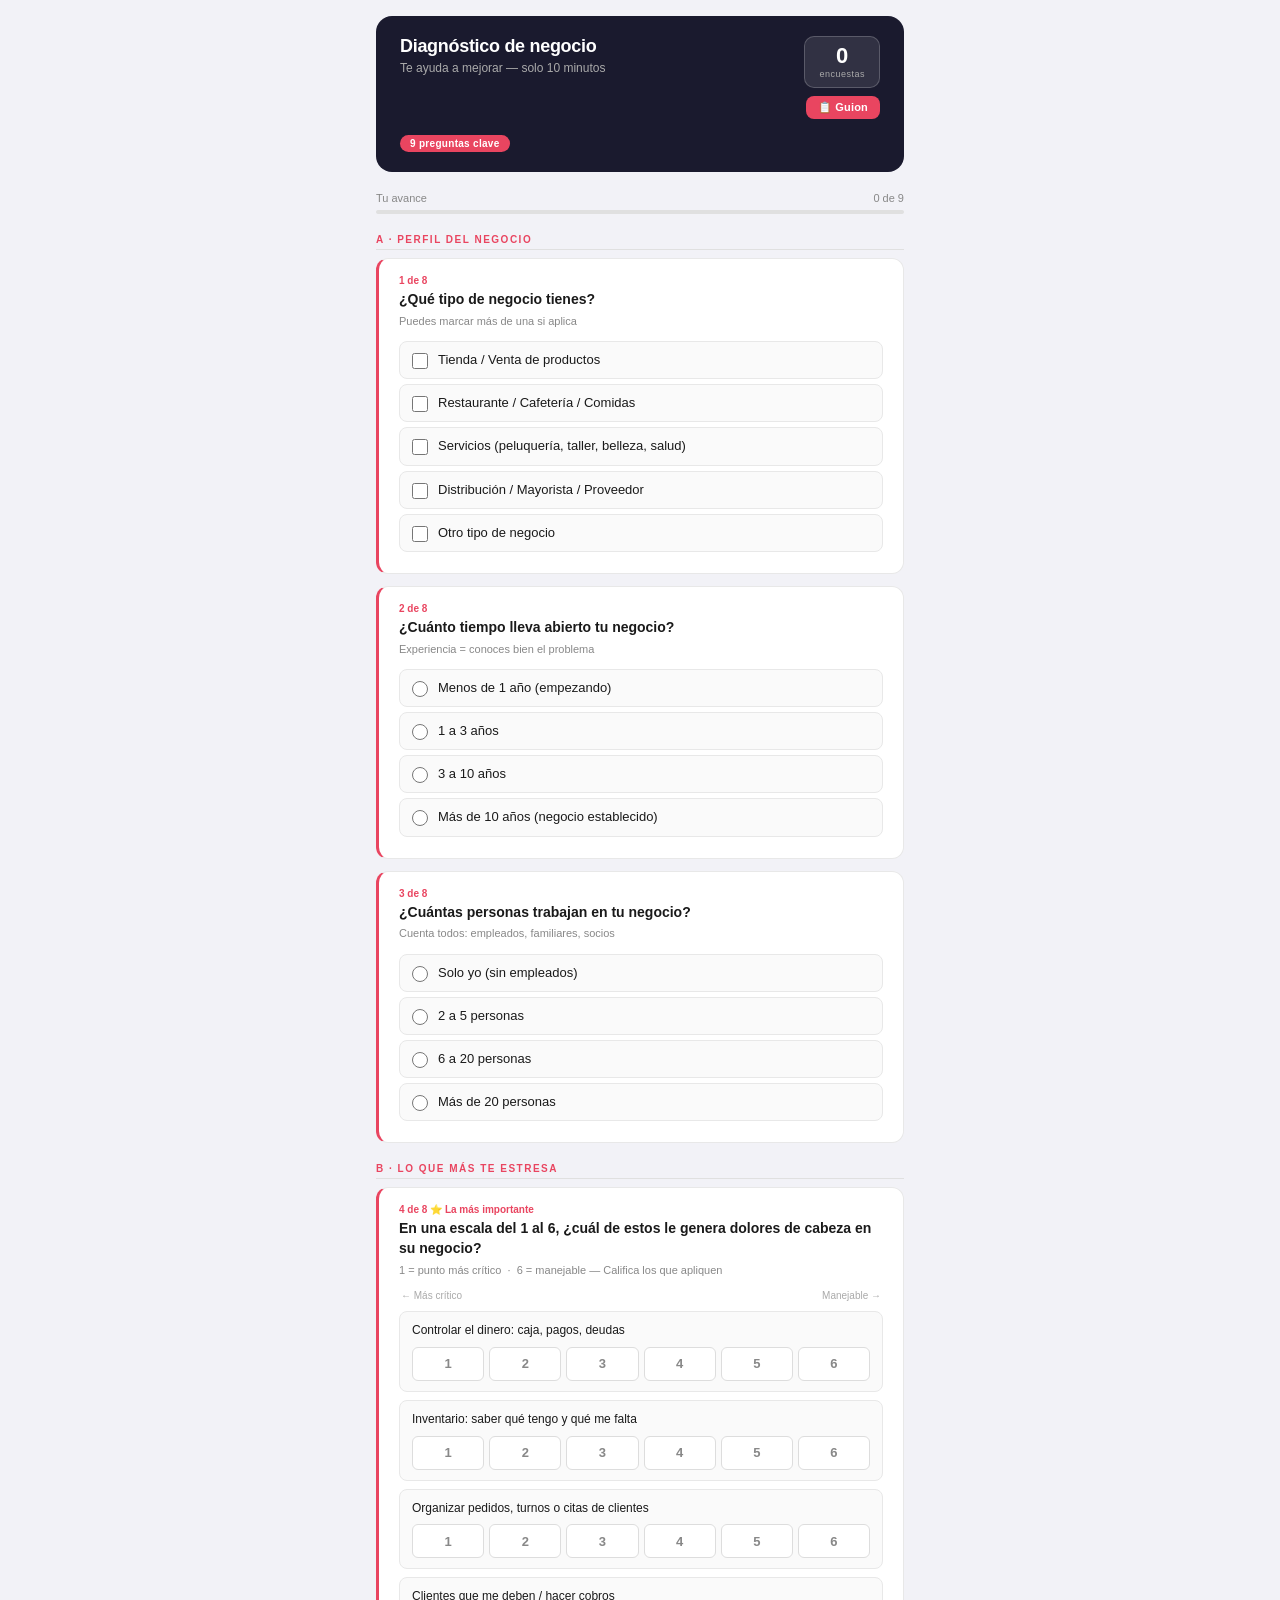
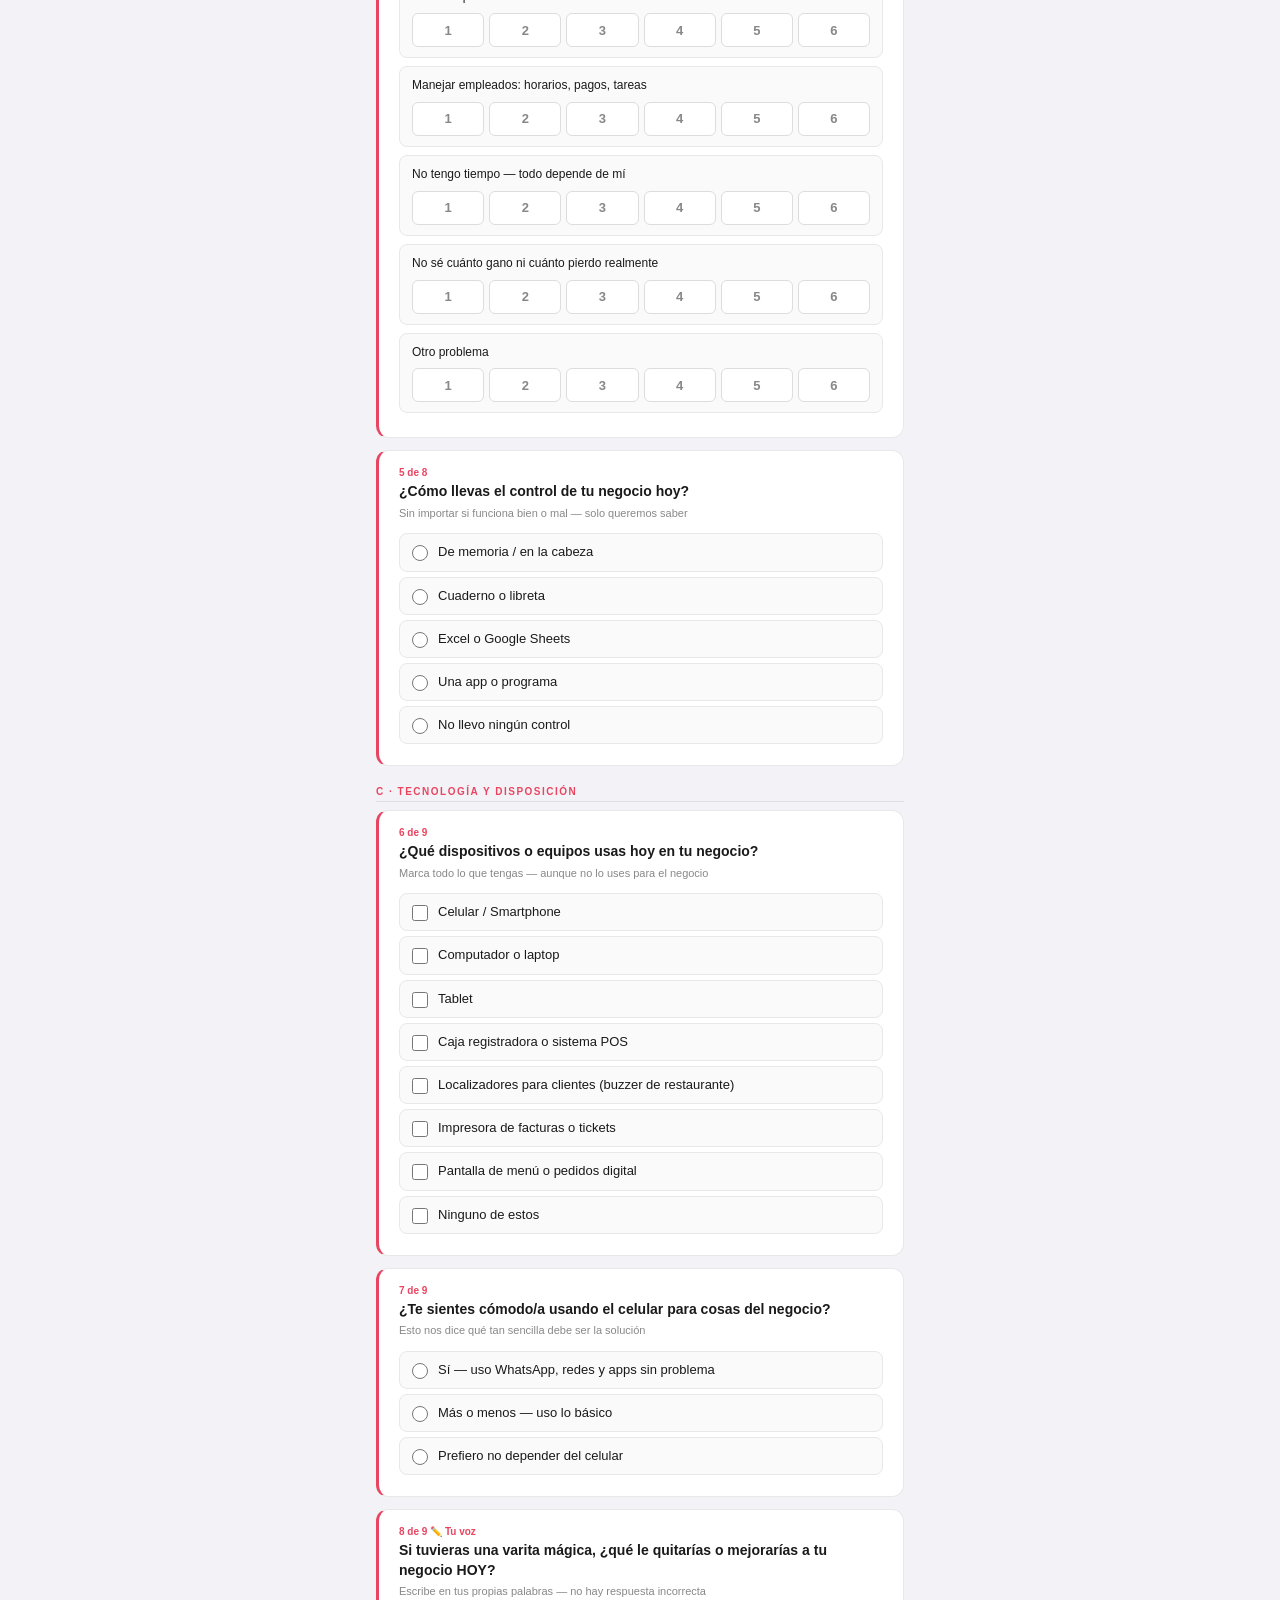
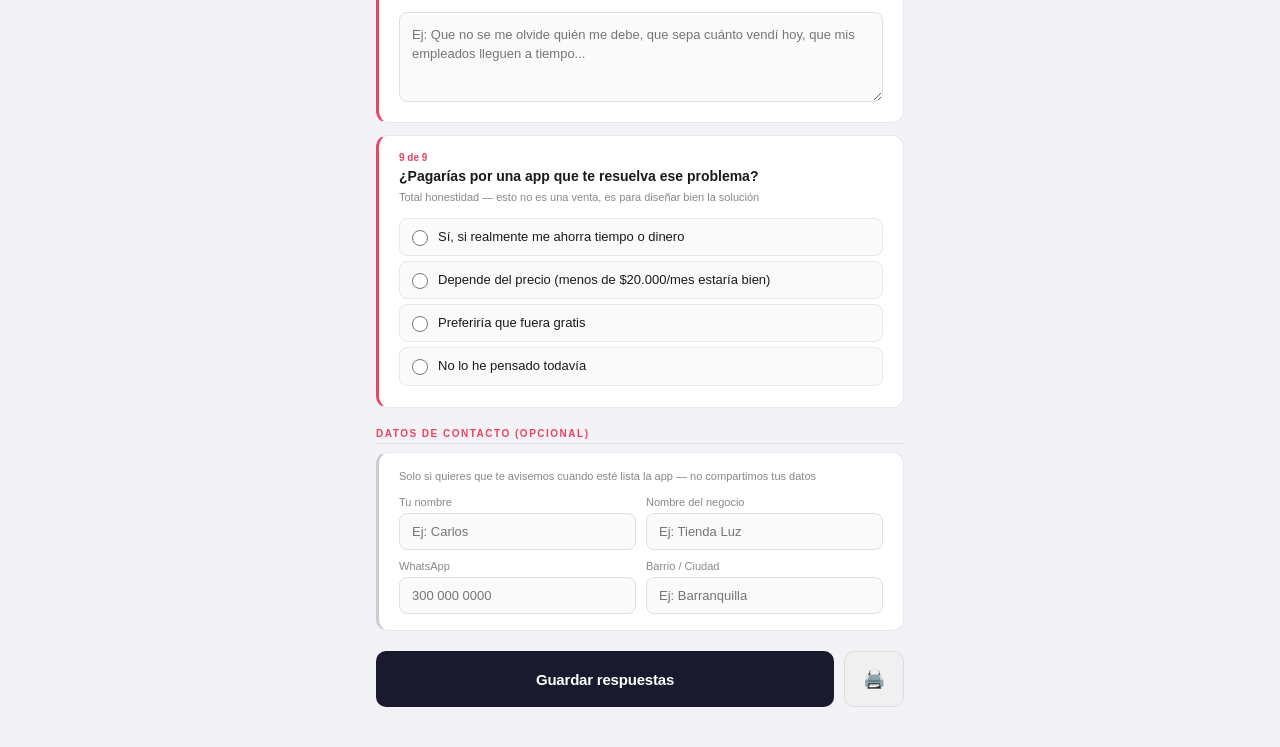
==== commit 1cfbccc1: "feat: Implement a new interview script page with PIN access, comprehensive styling, and related upda" ====
--- a/index.html
+++ b/index.html
@@ -14,12 +14,15 @@
     <div class="header-top">
       <div>
         <h1>Diagnóstico de negocio</h1>
-        <p>Te ayuda a mejorar — solo 5 minutos</p>
-      </div>
-      <button class="btn-historial" onclick="toggleHistorial()" id="btnHistorial">
-        <span id="contadorBadge">0</span>
-        <span class="historial-label">encuestas</span>
-      </button>
+        <p>Te ayuda a mejorar — solo 10 minutos</p>
+      </div>
+      <div style="display:flex; flex-direction:column; gap:8px; align-items:flex-end;">
+        <button class="btn-historial" onclick="toggleHistorial()" id="btnHistorial">
+          <span id="contadorBadge">0</span>
+          <span class="historial-label">encuestas</span>
+        </button>
+        <a href="guion.html" class="btn-guion">📋 Guion</a>
+      </div>
     </div>
     <span class="badge">9 preguntas clave</span>
   </div>
@@ -287,10 +290,15 @@
     </div>
   </div>
 
-  <!-- BOTÓN -->
-  <button class="btn-save" id="btnGuardar" onclick="guardar()">
-    Guardar respuestas
-  </button>
+  <!-- BOTONES -->
+  <div style="display:flex; gap:10px; margin-top:20px;">
+    <button class="btn-save" id="btnGuardar" onclick="guardar()" style="margin-top:0; flex:1;">
+      Guardar respuestas
+    </button>
+    <button class="btn-print-encuesta" onclick="window.print()">
+      🖨️
+    </button>
+  </div>
 
   <!-- MENSAJES DE ESTADO -->
   <div class="status-msg ok" id="msgOk">
--- a/assets/style.css
+++ b/assets/style.css
@@ -71,6 +71,22 @@
   letter-spacing: 0.5px;
   margin-top: 2px;
 }
+
+/* ── Botón guion de entrevista ── */
+.btn-guion {
+  display: inline-block;
+  background: #E94560;
+  color: white;
+  border-radius: 8px;
+  padding: 5px 12px;
+  font-size: 11px;
+  font-weight: 600;
+  text-decoration: none;
+  letter-spacing: 0.2px;
+  transition: background 0.2s;
+  white-space: nowrap;
+}
+.btn-guion:hover { background: #c73650; }
 
 /* ── Panel de historial ── */
 .historial-panel {
@@ -440,6 +456,33 @@
 .btn-nueva:hover  { background: #178060; }
 .btn-nueva:active { background: #126650; }
 
+/* ── Botón imprimir encuesta ── */
+.btn-print-encuesta {
+  background: #f0f0f0;
+  color: #1a1a1a;
+  border: 1px solid #ddd;
+  border-radius: 10px;
+  padding: 16px 18px;
+  font-size: 18px;
+  cursor: pointer;
+  flex-shrink: 0;
+  transition: background 0.2s;
+}
+.btn-print-encuesta:hover { background: #e0e0e0; }
+
 @media (max-width: 380px) {
   .contact-grid { grid-template-columns: 1fr; }
 }
+
+/* ── Estilos de impresión ── */
+@media print {
+  body { background: white; }
+  .header { background: #1A1A2E !important; -webkit-print-color-adjust: exact; print-color-adjust: exact; }
+  .btn-save, .btn-print-encuesta, .btn-sync, .btn-nueva,
+  .btn-historial, .btn-guion, .historial-panel,
+  .offline-badge, .progress-wrap, .status-msg, .summary { display: none !important; }
+  .card { break-inside: avoid; border: 1px solid #ccc; box-shadow: none; }
+  .section-label { break-after: avoid; }
+  .wrap { max-width: 100%; padding: 0 10px; }
+  .opt.selected { background: #eaf6ee !important; -webkit-print-color-adjust: exact; print-color-adjust: exact; }
+}
